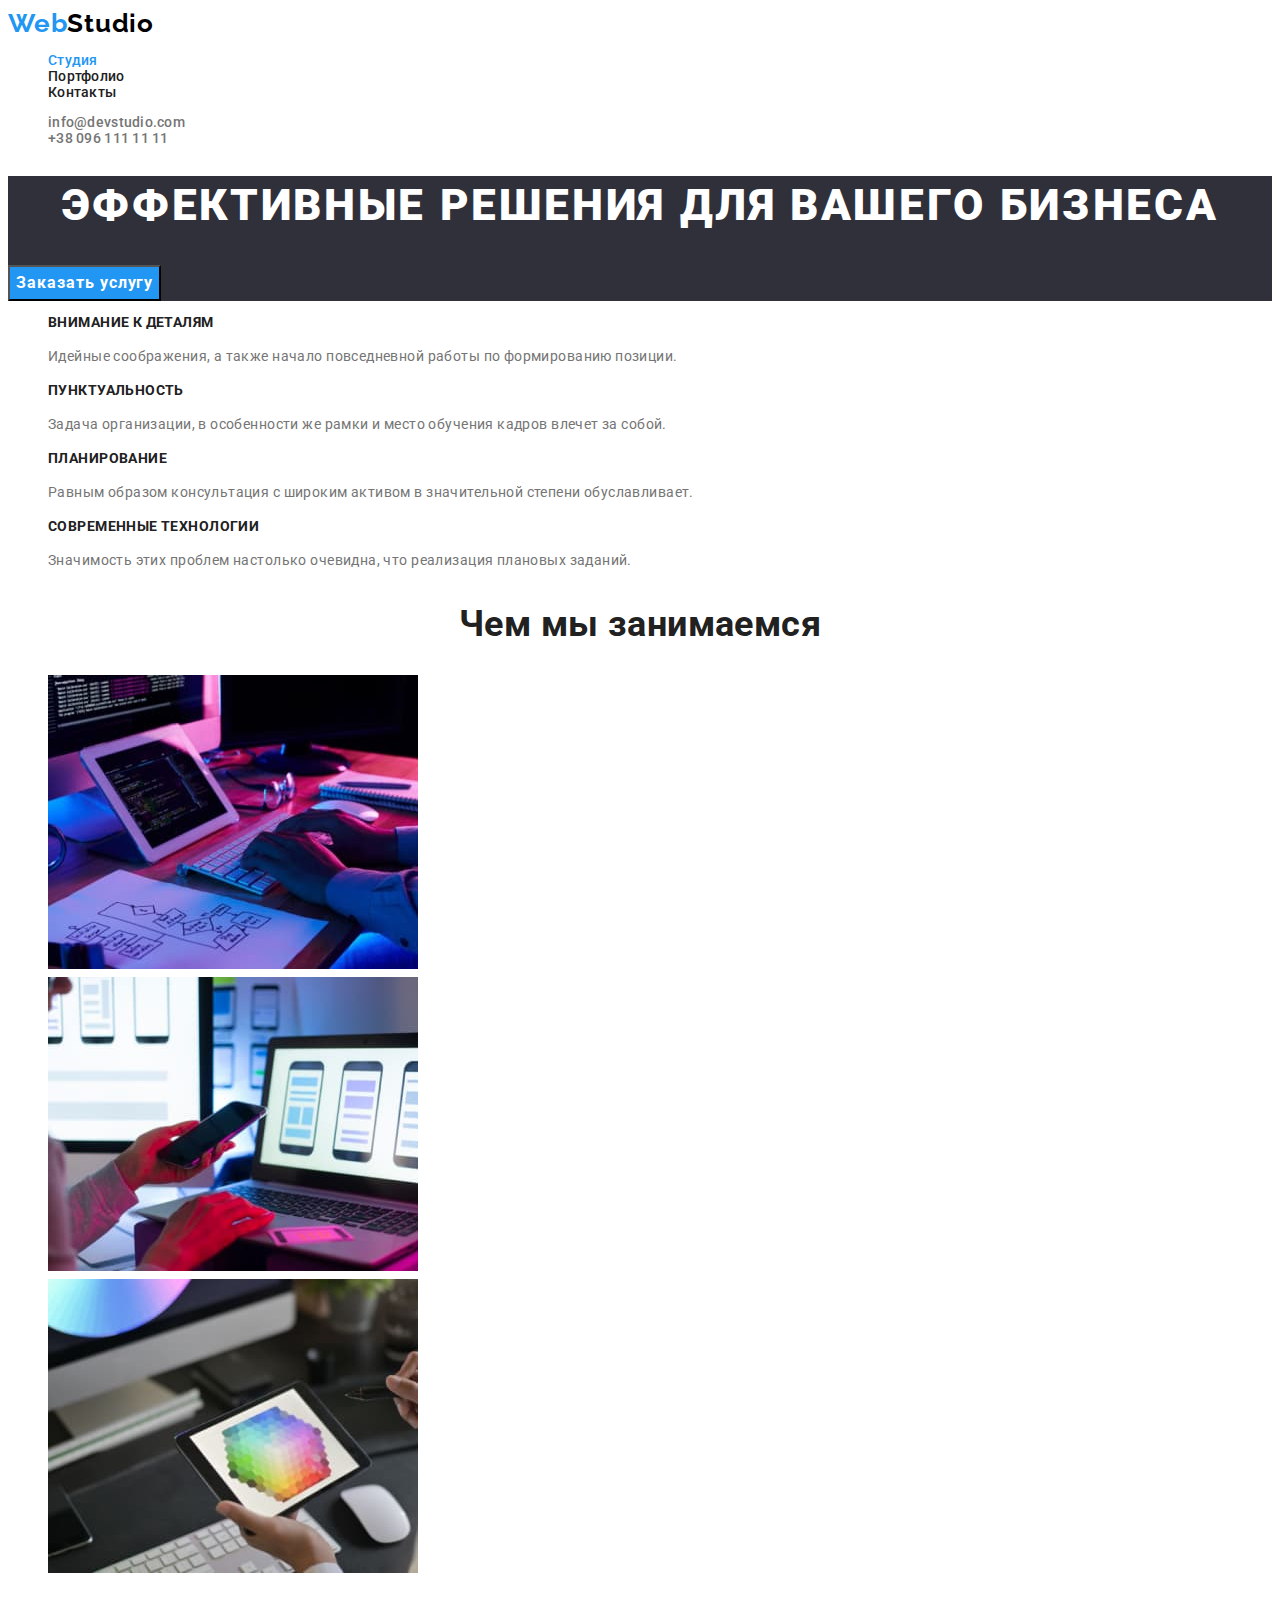
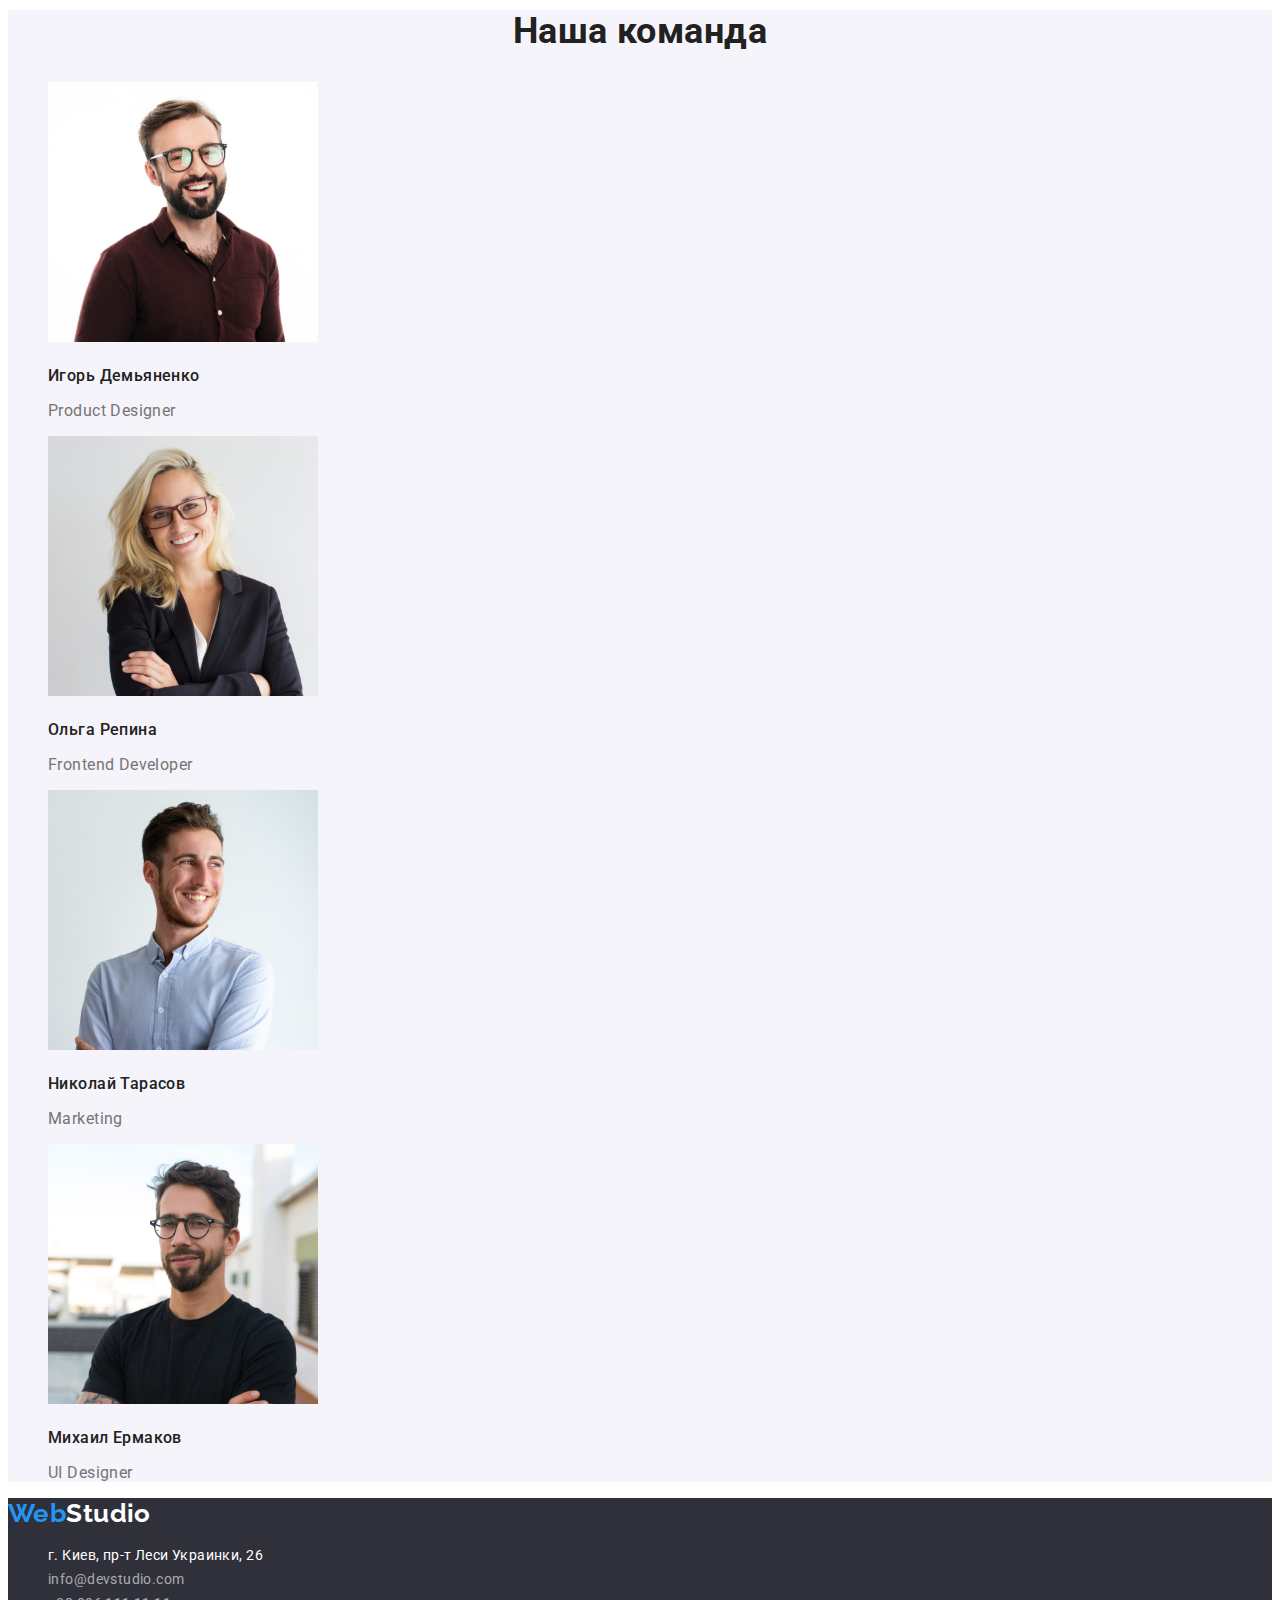
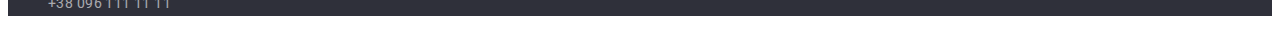
==== index.html @ c8c266ef "Перенёс все файлы из папки goit-markup-hw-02" ====
<!DOCTYPE html>
<html lang="ru">
<head>
    <meta charset="UTF-8">
    <meta http-equiv="X-UA-Compatible" content="IE=edge">
    <meta name="viewport" content="width=device-width, initial-scale=1.0">
    <title>Document</title>

    <link href="https://fonts.googleapis.com/css2?family=Raleway:wght@700&family=Roboto:wght@400;500;700;900&display=swap"
        rel="stylesheet">
    <link rel="stylesheet" href="./css/styles.css">
</head>
<body>
    <!-- Шапка сайта -->
    <header class="header">
        <nav>
            <!-- Логотип -->
            <a lang="en" href="" class="header-logo link"><span>Web</span>Studio</a>
            
            <!-- Список ссылок на другие страницы проекта -->
            <ul class="site-nav list">
                <li><a href="./index.html" class="link current">Студия</a></li>
                <li><a href="./portfolio.html" class="link">Портфолио</a></li>
                <li><a href="" class="link">Контакты</a></li>
            </ul>
        </nav>

        <!-- Контактные данные -->
        <ul class="contact-nav list">
            <li><a href="mailto:info@devstudio.com" class="link">info@devstudio.com</a></li>
            <li><a href="tel:+380961111111" class="link">+38 096 111 11 11</a></li>
        </ul>
    </header>

    <!-- Основной контент страницы -->
    <main>
        <!-- Герой -->
        <section class="hero">
            <h1 class="hero-title">Эффективные решения для вашего бизнеса</h1>
            <button type="button" class="button primary">Заказать услугу</button>
        </section>

        <!-- Наши особенности -->
        <section class="features">
            <h2 class="features-title hidden">Особенности</h2>
            <ul class="features-list list">
                <li>
                    <h3 class="title">Внимание к деталям</h3>
                    <p>Идейные соображения, а также начало повседневной работы по формированию позиции.</p>
                </li>
                <li>
                    <h3 class="title">Пунктуальность</h3>
                    <p>Задача организации, в особенности же рамки и место обучения кадров влечет за собой.</p>
                </li>
                <li>
                    <h3 class="title">Планирование</h3>
                    <p>Равным образом консультация с широким активом в значительной степени обуславливает.</p>
                </li>
                <li>
                    <h3 class="title">Современные технологии</h3>
                    <p>Значимость этих проблем настолько очевидна, что реализация плановых заданий.</p>
                </li>
            </ul>
        </section>

        <!-- Примеры работ -->
        <section class="examples">
            <h2 class="examples-title title">Чем мы занимаемся</h2>
            <ul class="examples-list list">
                <li><img width="370" height="294" src="./images/example1.jpg" alt="Стол с планшетом и клавиатурой"></li>
                <li><img width="370" height="294" src="./images/example2.jpg" alt="Ноутбук и телефон"></li>
                <li><img width="370" height="294" src="./images/example3.jpg" alt="Планшет"></li>
            </ul>
        </section>

        <!-- Наши пиццамейкеры -->
        <section class="team">
            <h2 class="team-title title">Наша команда</h2>
            <ul class="team-list list">
                <li>
                    <img width="270" height="260" src="./images/photo1.jpg" alt="Фотография Игоря Демьяненко">
                    <h3 class="title">Игорь Демьяненко</h3>
                    <p lang="en"> Product Designer</p>
                </li>
                <li>
                    <img width="270" height="260" src="./images/photo2.jpg" alt="Фотография Ольги Репиной">
                    <h3 class="title">Ольга Репина</h3>
                    <p lang="en">Frontend Developer</p>
                </li>
                <li>
                    <img width="270" height="260" src="./images/photo3.jpg" alt="Фотография Николая Тарасова">
                    <h3 class="title">Николай Тарасов</h3>
                    <p lang="en">Marketing</p>
                </li>
                <li>
                    <img width="270" height="260" src="./images/photo4.jpg" alt="Фотография Михаила Ермакова">
                    <h3 class="title">Михаил Ермаков</h3>
                    <p lang="en">UI Designer</p>
                </li>
            </ul>
        </section>
    </main>

    <!-- Подвал страницы -->
    <footer class="footer">
        <!-- Логотип -->
        <a lang="en" href="" class="footer-logo link"><span>Web</span>Studio</a>

        <!-- Адрес компании -->
        <address class="address">
            <ul class="address-nav list">
                <li><a href="" class="link first">г. Киев, пр-т Леси Украинки, 26</a></li>
                <li><a href="mailto:info@devstudio.com" class="link second">info@devstudio.com</a></li>
                <li><a href="tel:+380961111111" class="link second">+38 096 111 11 11</a></li>
            </ul>
        </address>
    </footer>
</body>
</html>
---- css/styles.css ----
/* цвет основного текста #757575 */
/* цвет заголовков #212121 */
/* белый #FFFFFF */
/* акцент #2196F3 */
/* альтернативный цвет фона #F5F4FA */
/* цвет фона хедера #FFFFFF */
/* цвет фона футера #2F303A */
/* черный #000000 */
/* контакты в футере rgba(255, 255, 255, 0.6) */

:root {
  --primary-text-color: #757575;
  --title-text-color: #212121;
  --accent-color: #2196f3;
  --primary-white-color: #ffffff;
  --secondary-background-color: #f5f4fa;
  --footer-backgroud-color: #2f303a;
  --primary-black-color: #000000;
  --footer-contacts-color: rgba(255, 255, 255, 0.6);
}

/* Задаём основной цвет текста, фона и шрифт на странице */
body {
  color: var(--primary-text-color);
  background-color: var(--primary-white-color);

  font-family: Roboto, sans-serif;
  font-size: 14px;
  line-height: 1.71;
  letter-spacing: 0.03em;
}

/* ОФОРМЛЕНИЕ ХЕДЕРА */
.header {
  color: var(--title-text-color);

  font-weight: 500;
  font-size: 14px;
  line-height: 1.14;
  letter-spacing: 0.02em;
}

/* Логотип в хедере */
.header-logo {
  color: var(--primary-black-color);

  font-family: Raleway, sans-serif;
  font-weight: 700;
  font-size: 26px;
  line-height: 1.19;
  letter-spacing: 0.03em;
}
.header-logo > span {
  color: var(--accent-color);
}

/* Меню навигации и контактов */
.site-nav .link {
  color: var(--title-text-color);
}

.contact-nav .link {
  color: var(--primary-text-color);
}

.site-nav .link:hover,
.site-nav .link:focus,
.contact-nav .link:hover,
.contact-nav .link:focus {
  color: var(--accent-color);
}

.site-nav .link.current {
  color: var(--accent-color);
}

/* Убираем подчёркивания и точки списка */
.link {
  text-decoration: none;
}
.list {
  list-style: none;
}

/* ОФОРМЛЕНИЕ МЭЙНА */
/* основной заголовок страницы */
.hero {
  background-color: var(--footer-backgroud-color);
}

.hero-title {
  color: var(--primary-white-color);

  font-weight: 900;
  font-size: 44px;
  line-height: 1.36;
  text-align: center;
  text-transform: uppercase;
  letter-spacing: 0.06em;
}

.hidden {
  display: none;
}

/* Наши особенности, примеры, пиццамейкеры, портфолио */
.features-list .title {
  text-transform: uppercase;
}

.features-list .title {
  font-size: 14px;
  line-height: 1.14;
}

.team-list .title {
  font-weight: 500;
  font-size: 16px;
  line-height: 1.19;
}

.team {
  background-color: var(--secondary-background-color);
}

.team-list p {
  font-size: 16px;
  line-height: 1.19;
}

.portfolio-list .title {
  font-size: 18px;
  line-height: 2;
  letter-spacing: 0.06em;
}

.portfolio-description {
  color: var(--primary-text-color);

  font-size: 16px;
  line-height: 1.87;
}

/* Заголовки */
.title {
  color: var(--title-text-color);

  font-weight: 700;
  font-size: 36px;
  line-height: 1.17;
}
.examples-title,
.team-title {
  text-align: center;
}

/* Кнопки */
.button {
  font-family: Roboto, sans-serif;
  text-align: center;
  cursor: pointer;
}

.button.primary {
  color: var(--primary-white-color);
  background-color: var(--accent-color);

  font-weight: 700;
  font-size: 16px;
  line-height: 1.87;

  display: flex;
  align-items: center;
  letter-spacing: 0.06em;
}

.button.secondary {
  color: var(--title-text-color);
  background-color: var(--secondary-background-color);

  font-weight: 500;
  font-size: 16px;
  line-height: 1.62;

  letter-spacing: 0.03em;
}

.button.secondary:hover,
.button.secondary:focus {
  color: var(--primary-white-color);
  background-color: var(--accent-color);
}

/* ОФОРМЛЕНИЕ ФУТЕРА */
.footer {
  background-color: var(--footer-backgroud-color);
}

.address {
  font-style: normal;
}

/* Логотип в футере*/
.footer-logo {
  color: var(--primary-white-color);

  font-family: Raleway, sans-serif;
  font-weight: 700;
  font-size: 26px;
  line-height: 1.19;
}

.footer-logo > span {
  color: var(--accent-color);
}

/* Контактные данные в футере */
.link.first {
  color: var(--primary-white-color);
}

.link.second {
  color: var(--footer-contacts-color);
}

.link.first:hover,
.link.first:focus,
.link.second:hover,
.link.second:focus {
  color: var(--accent-color);
}
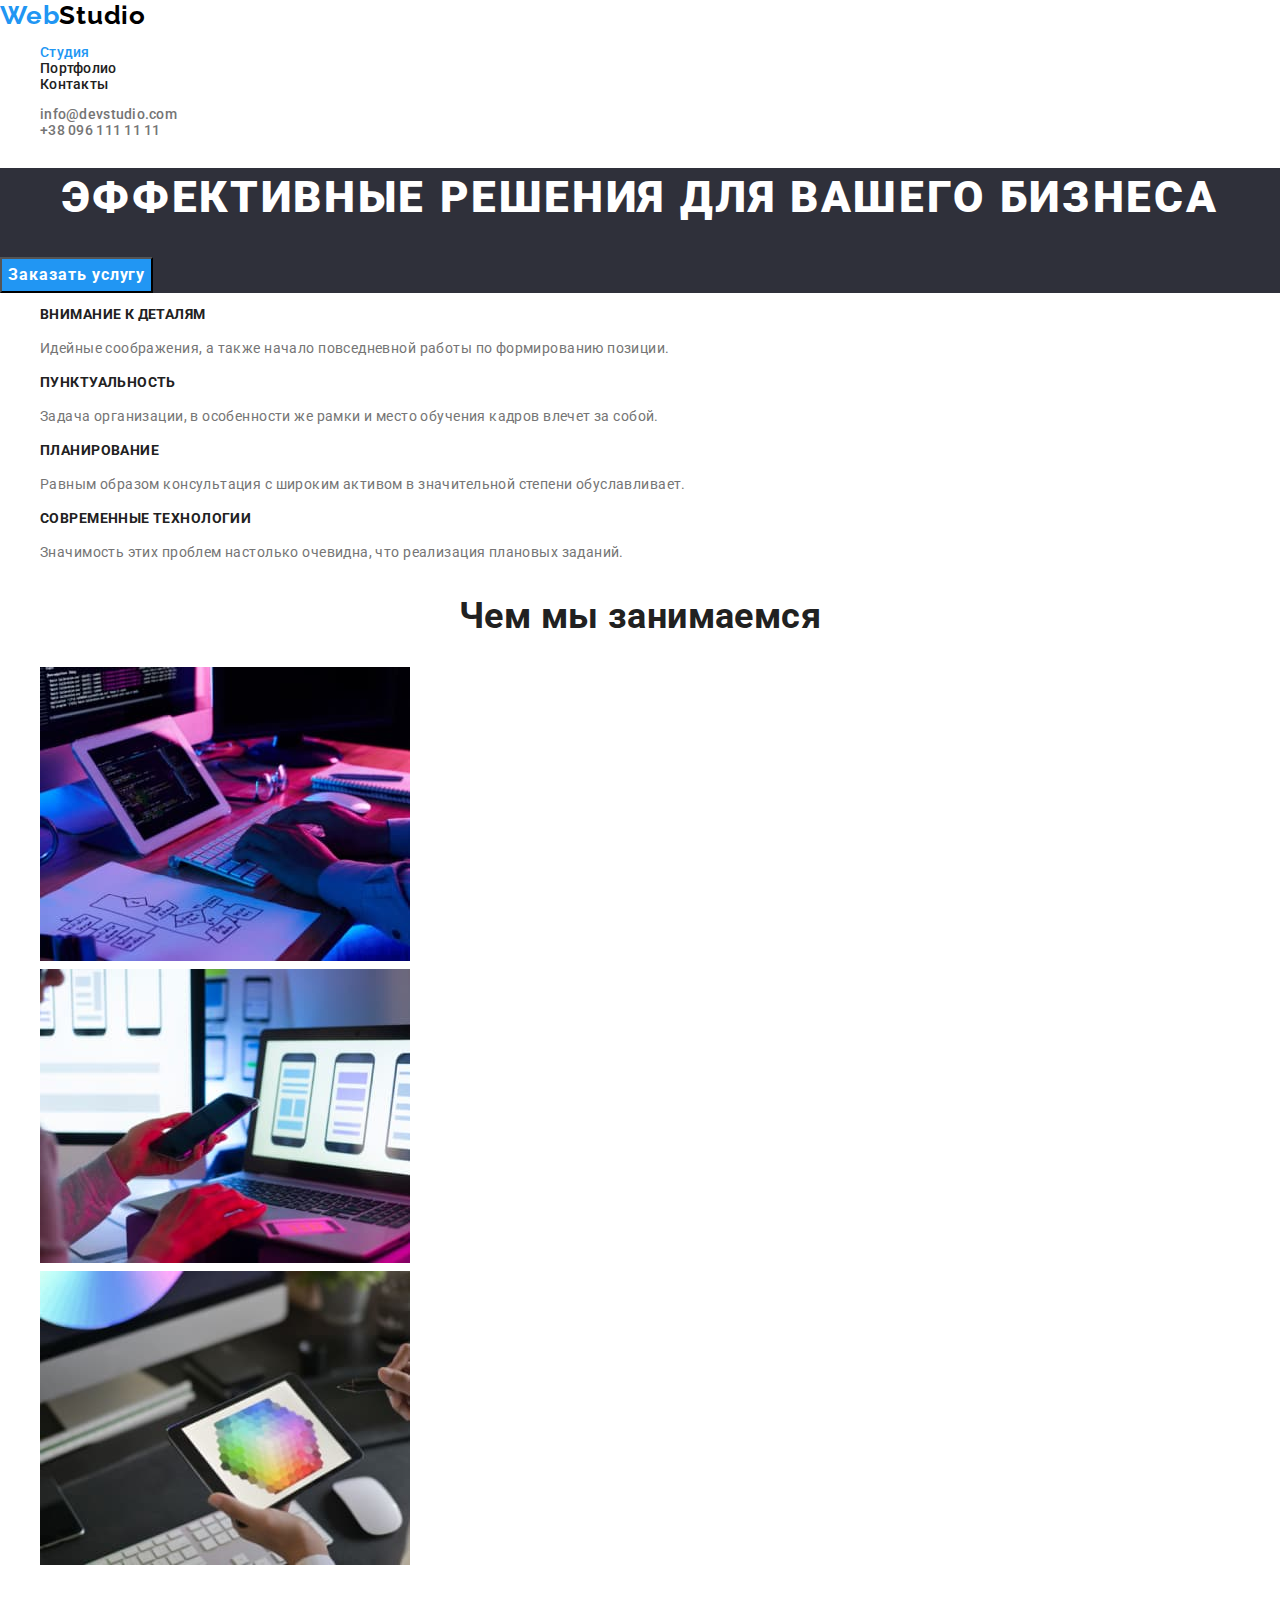
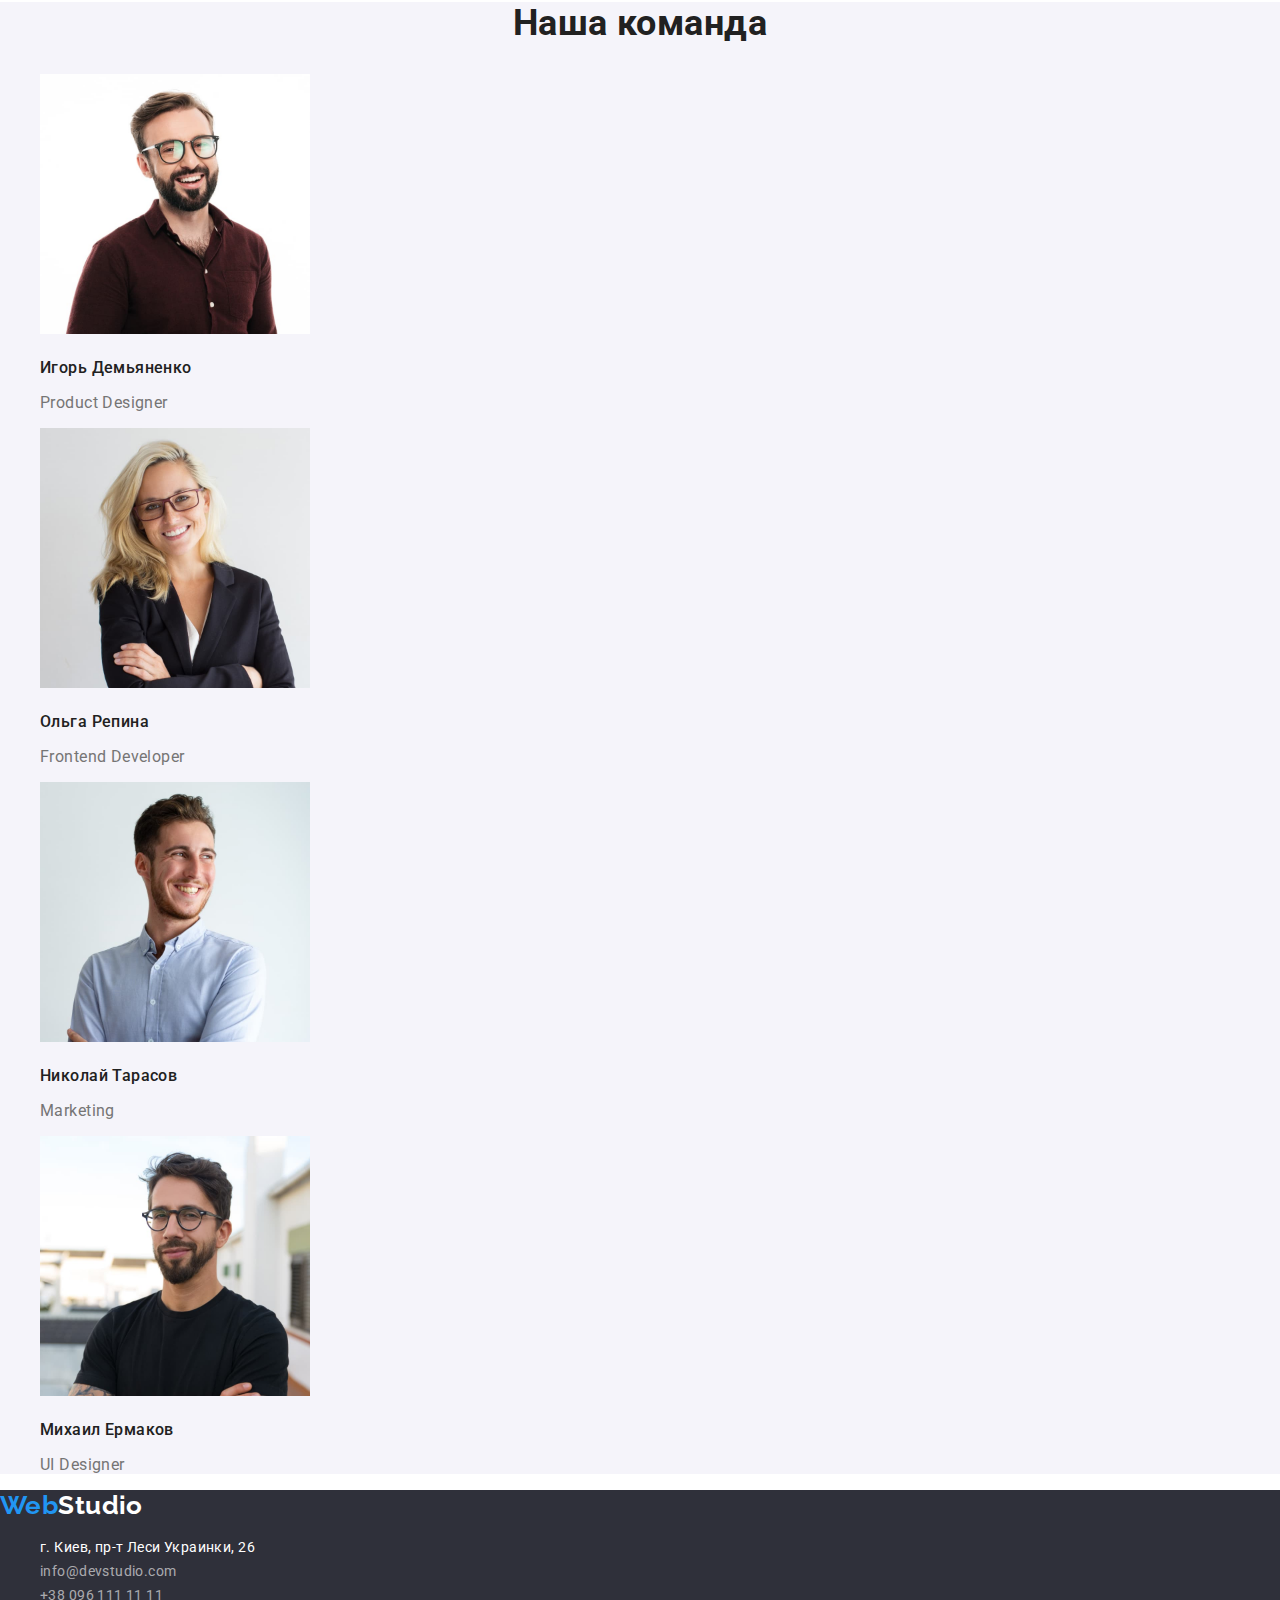
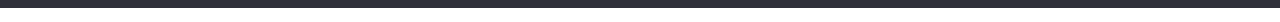
==== commit abbc633b: "Подключает нормализатор стилей на все страницы" ====
--- a/index.html
+++ b/index.html
@@ -6,9 +6,14 @@
     <meta name="viewport" content="width=device-width, initial-scale=1.0">
     <title>Document</title>
 
+    <link rel="preconnect" href="https://fonts.googleapis.com">
+    <link rel="preconnect" href="https://fonts.gstatic.com" crossorigin>
     <link href="https://fonts.googleapis.com/css2?family=Raleway:wght@700&family=Roboto:wght@400;500;700;900&display=swap"
         rel="stylesheet">
-    <link rel="stylesheet" href="./css/styles.css">
+
+    <link rel="stylesheet" href="https://cdnjs.cloudflare.com/ajax/libs/modern-normalize/1.1.0/modern-normalize.min.css">
+    
+    <link rel="stylesheet" href="./css/styles.css">    
 </head>
 <body>
     <!-- Шапка сайта -->
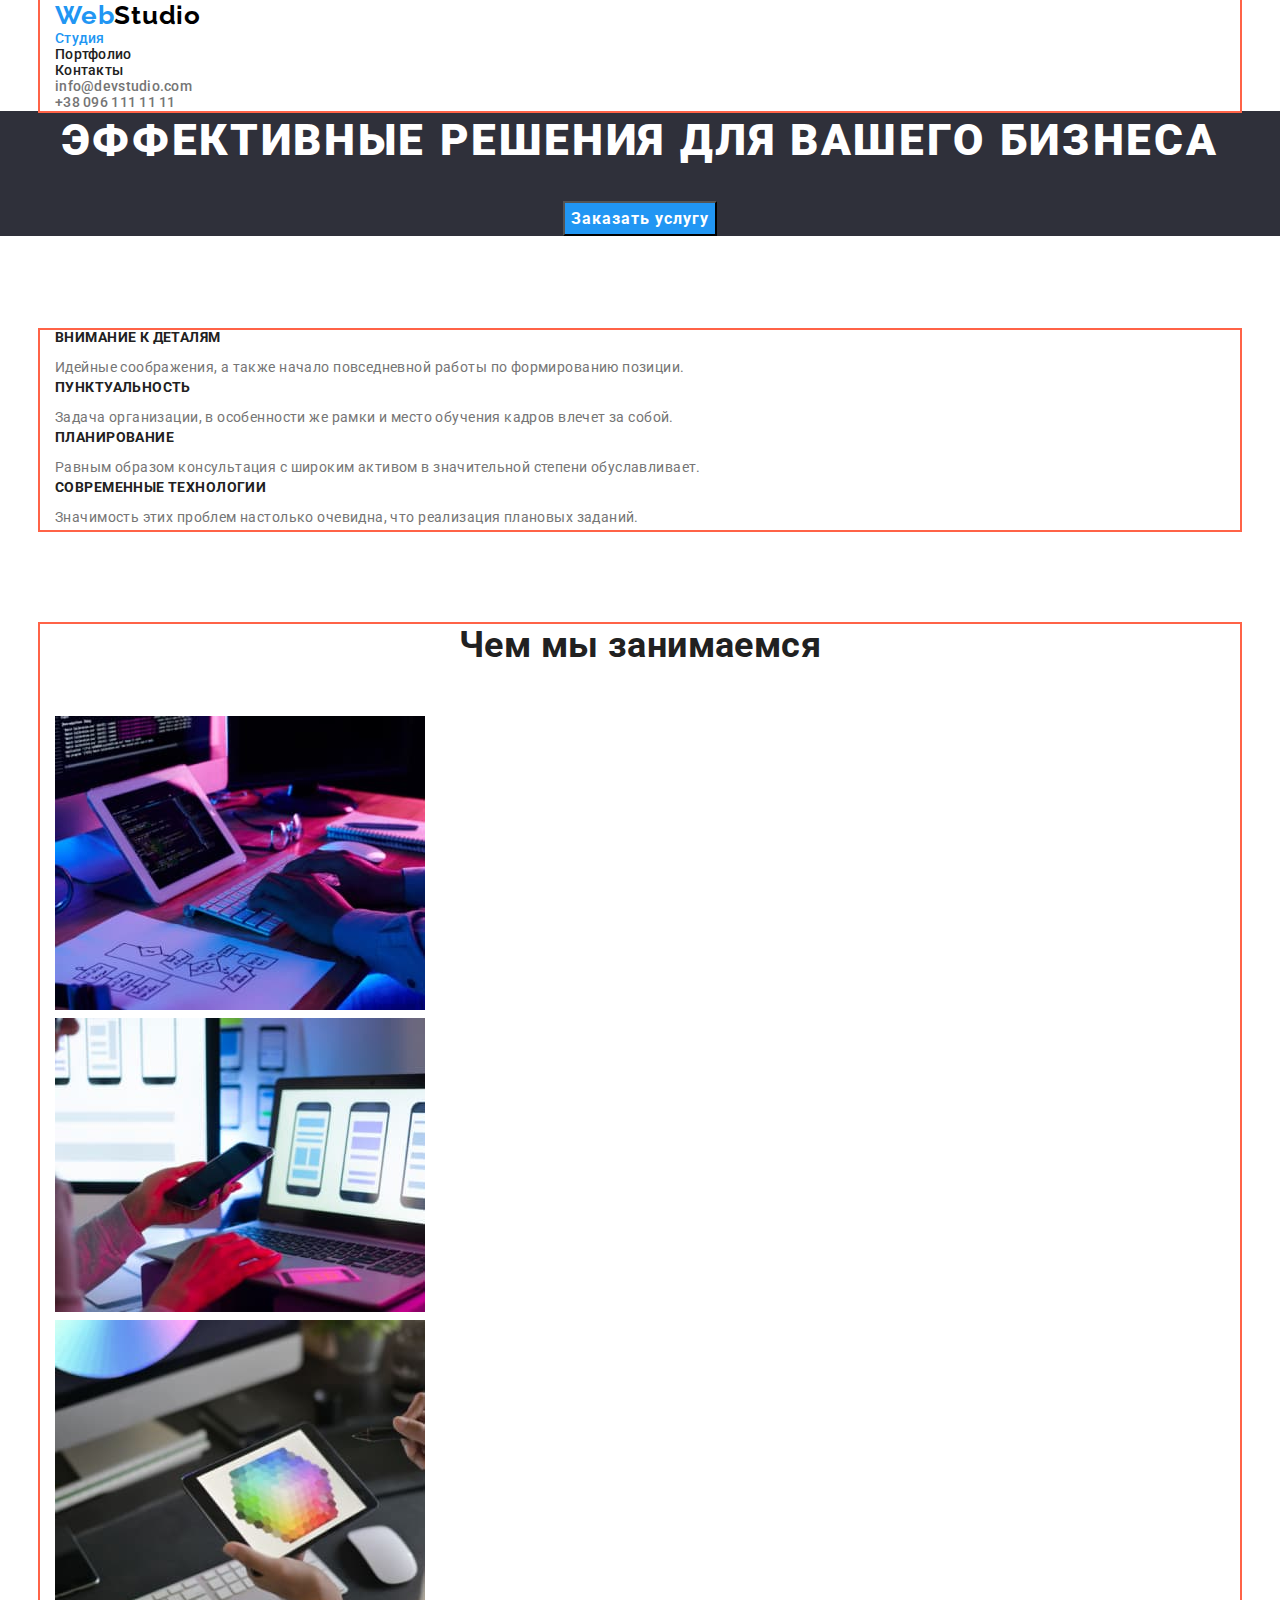
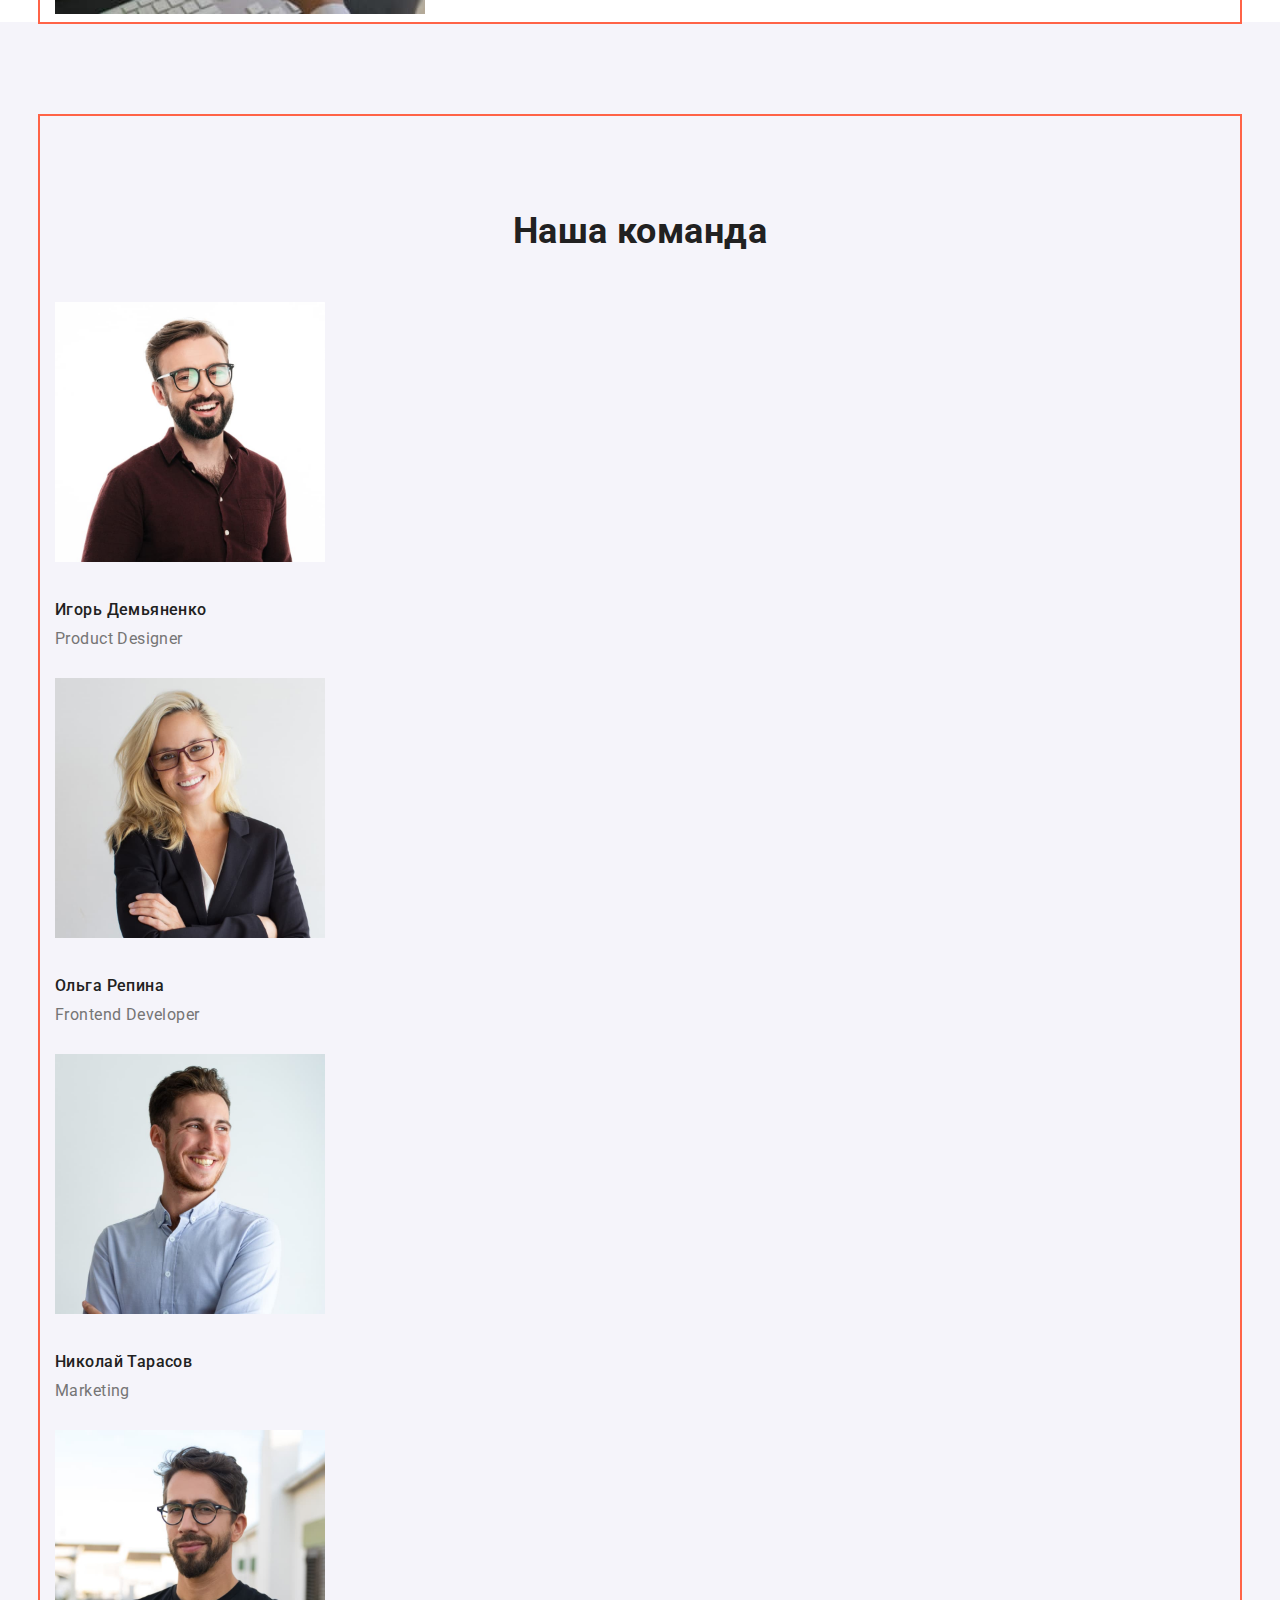
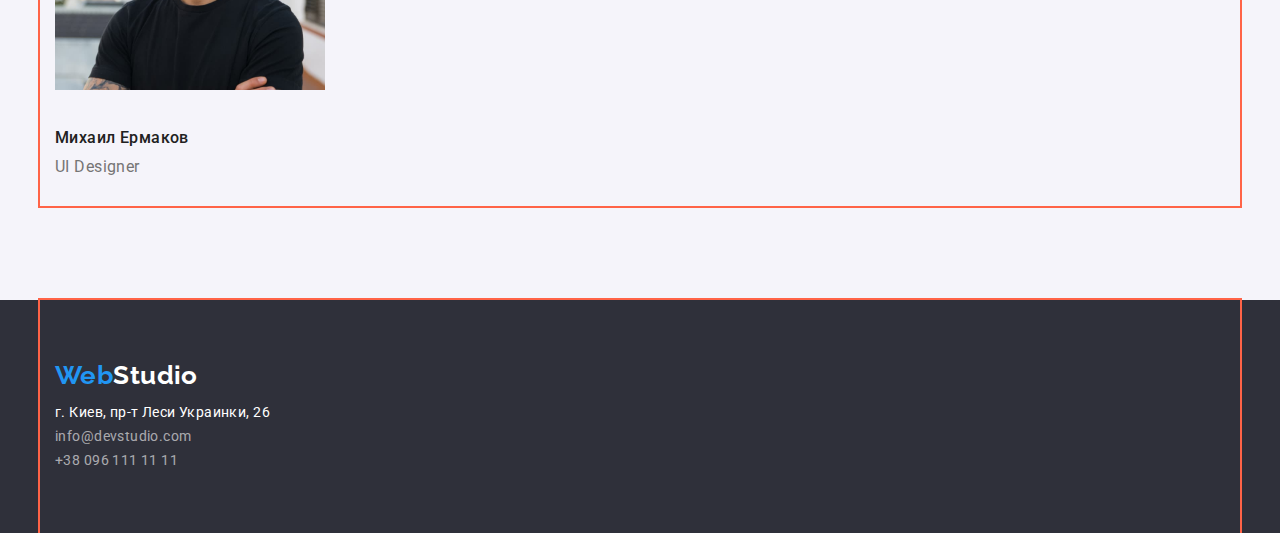
==== commit 27de35bf: "Добавляет блочную разметку в файл index.html" ====
--- a/index.html
+++ b/index.html
@@ -12,29 +12,31 @@
         rel="stylesheet">
 
     <link rel="stylesheet" href="https://cdnjs.cloudflare.com/ajax/libs/modern-normalize/1.1.0/modern-normalize.min.css">
-    
+
     <link rel="stylesheet" href="./css/styles.css">    
 </head>
 <body>
     <!-- Шапка сайта -->
     <header class="header">
-        <nav>
-            <!-- Логотип -->
-            <a lang="en" href="" class="header-logo link"><span>Web</span>Studio</a>
+        <div class="container">
+            <nav>
+                <!-- Логотип -->
+                <a lang="en" href="" class="header-logo link"><span>Web</span>Studio</a>
             
-            <!-- Список ссылок на другие страницы проекта -->
-            <ul class="site-nav list">
-                <li><a href="./index.html" class="link current">Студия</a></li>
-                <li><a href="./portfolio.html" class="link">Портфолио</a></li>
-                <li><a href="" class="link">Контакты</a></li>
+                <!-- Список ссылок на другие страницы проекта -->
+                <ul class="site-nav list">
+                    <li><a href="./index.html" class="link current">Студия</a></li>
+                    <li><a href="./portfolio.html" class="link">Портфолио</a></li>
+                    <li><a href="" class="link">Контакты</a></li>
+                </ul>
+            </nav>
+            
+            <!-- Контактные данные -->
+            <ul class="contact-nav list">
+                <li><a href="mailto:info@devstudio.com" class="link">info@devstudio.com</a></li>
+                <li><a href="tel:+380961111111" class="link">+38 096 111 11 11</a></li>
             </ul>
-        </nav>
-
-        <!-- Контактные данные -->
-        <ul class="contact-nav list">
-            <li><a href="mailto:info@devstudio.com" class="link">info@devstudio.com</a></li>
-            <li><a href="tel:+380961111111" class="link">+38 096 111 11 11</a></li>
-        </ul>
+        </div>
     </header>
 
     <!-- Основной контент страницы -->
@@ -46,79 +48,87 @@
         </section>
 
         <!-- Наши особенности -->
-        <section class="features">
-            <h2 class="features-title hidden">Особенности</h2>
-            <ul class="features-list list">
-                <li>
-                    <h3 class="title">Внимание к деталям</h3>
-                    <p>Идейные соображения, а также начало повседневной работы по формированию позиции.</p>
-                </li>
-                <li>
-                    <h3 class="title">Пунктуальность</h3>
-                    <p>Задача организации, в особенности же рамки и место обучения кадров влечет за собой.</p>
-                </li>
-                <li>
-                    <h3 class="title">Планирование</h3>
-                    <p>Равным образом консультация с широким активом в значительной степени обуславливает.</p>
-                </li>
-                <li>
-                    <h3 class="title">Современные технологии</h3>
-                    <p>Значимость этих проблем настолько очевидна, что реализация плановых заданий.</p>
-                </li>
-            </ul>
+        <section class="section">
+            <div class="container">
+                <h2 class="features-title hidden">Особенности</h2>
+                <ul class="features-list list">
+                    <li>
+                        <h3 class="title">Внимание к деталям</h3>
+                        <p>Идейные соображения, а также начало повседневной работы по формированию позиции.</p>
+                    </li>
+                    <li>
+                        <h3 class="title">Пунктуальность</h3>
+                        <p>Задача организации, в особенности же рамки и место обучения кадров влечет за собой.</p>
+                    </li>
+                    <li>
+                        <h3 class="title">Планирование</h3>
+                        <p>Равным образом консультация с широким активом в значительной степени обуславливает.</p>
+                    </li>
+                    <li>
+                        <h3 class="title">Современные технологии</h3>
+                        <p>Значимость этих проблем настолько очевидна, что реализация плановых заданий.</p>
+                    </li>
+                </ul>
+            </div>
         </section>
 
         <!-- Примеры работ -->
-        <section class="examples">
-            <h2 class="examples-title title">Чем мы занимаемся</h2>
-            <ul class="examples-list list">
-                <li><img width="370" height="294" src="./images/example1.jpg" alt="Стол с планшетом и клавиатурой"></li>
-                <li><img width="370" height="294" src="./images/example2.jpg" alt="Ноутбук и телефон"></li>
-                <li><img width="370" height="294" src="./images/example3.jpg" alt="Планшет"></li>
-            </ul>
+        <section class="section section-no-padding">
+            <div class="container">
+                <h2 class="examples-title title">Чем мы занимаемся</h2>
+                <ul class="examples-list list">
+                    <li><img width="370" height="294" src="./images/example1.jpg" alt="Стол с планшетом и клавиатурой"></li>
+                    <li><img width="370" height="294" src="./images/example2.jpg" alt="Ноутбук и телефон"></li>
+                    <li><img width="370" height="294" src="./images/example3.jpg" alt="Планшет"></li>
+                </ul>
+            </div>
         </section>
 
         <!-- Наши пиццамейкеры -->
-        <section class="team">
-            <h2 class="team-title title">Наша команда</h2>
-            <ul class="team-list list">
-                <li>
-                    <img width="270" height="260" src="./images/photo1.jpg" alt="Фотография Игоря Демьяненко">
-                    <h3 class="title">Игорь Демьяненко</h3>
-                    <p lang="en"> Product Designer</p>
-                </li>
-                <li>
-                    <img width="270" height="260" src="./images/photo2.jpg" alt="Фотография Ольги Репиной">
-                    <h3 class="title">Ольга Репина</h3>
-                    <p lang="en">Frontend Developer</p>
-                </li>
-                <li>
-                    <img width="270" height="260" src="./images/photo3.jpg" alt="Фотография Николая Тарасова">
-                    <h3 class="title">Николай Тарасов</h3>
-                    <p lang="en">Marketing</p>
-                </li>
-                <li>
-                    <img width="270" height="260" src="./images/photo4.jpg" alt="Фотография Михаила Ермакова">
-                    <h3 class="title">Михаил Ермаков</h3>
-                    <p lang="en">UI Designer</p>
-                </li>
-            </ul>
+        <section class="section">
+            <div class="container">
+                <h2 class="team-title title">Наша команда</h2>
+                <ul class="team-list list">
+                    <li>
+                        <img width="270" height="260" src="./images/photo1.jpg" alt="Фотография Игоря Демьяненко">
+                        <h3 class="title">Игорь Демьяненко</h3>
+                        <p lang="en"> Product Designer</p>
+                    </li>
+                    <li>
+                        <img width="270" height="260" src="./images/photo2.jpg" alt="Фотография Ольги Репиной">
+                        <h3 class="title">Ольга Репина</h3>
+                        <p lang="en">Frontend Developer</p>
+                    </li>
+                    <li>
+                        <img width="270" height="260" src="./images/photo3.jpg" alt="Фотография Николая Тарасова">
+                        <h3 class="title">Николай Тарасов</h3>
+                        <p lang="en">Marketing</p>
+                    </li>
+                    <li>
+                        <img width="270" height="260" src="./images/photo4.jpg" alt="Фотография Михаила Ермакова">
+                        <h3 class="title">Михаил Ермаков</h3>
+                        <p lang="en">UI Designer</p>
+                    </li>
+                </ul>
+            </div>
         </section>
     </main>
 
     <!-- Подвал страницы -->
     <footer class="footer">
-        <!-- Логотип -->
-        <a lang="en" href="" class="footer-logo link"><span>Web</span>Studio</a>
-
-        <!-- Адрес компании -->
-        <address class="address">
-            <ul class="address-nav list">
-                <li><a href="" class="link first">г. Киев, пр-т Леси Украинки, 26</a></li>
-                <li><a href="mailto:info@devstudio.com" class="link second">info@devstudio.com</a></li>
-                <li><a href="tel:+380961111111" class="link second">+38 096 111 11 11</a></li>
-            </ul>
-        </address>
+        <div class="container">
+            <!-- Логотип -->
+            <a lang="en" href="" class="footer-logo link"><span>Web</span>Studio</a>
+            
+            <!-- Адрес компании -->
+            <address class="address">
+                <ul class="address-nav list">
+                    <li><a href="" class="link first">г. Киев, пр-т Леси Украинки, 26</a></li>
+                    <li><a href="mailto:info@devstudio.com" class="link second">info@devstudio.com</a></li>
+                    <li><a href="tel:+380961111111" class="link second">+38 096 111 11 11</a></li>
+                </ul>
+            </address>
+        </div>
     </footer>
 </body>
 </html>--- a/css/styles.css
+++ b/css/styles.css
@@ -30,6 +30,15 @@
   letter-spacing: 0.03em;
 }
 
+.container {
+  margin-left: auto;
+  margin-right: auto;
+  width: 1200px;
+  padding-left: 15px;
+  padding-right: 15px;
+  outline: 2px solid tomato;
+}
+
 /* ОФОРМЛЕНИЕ ХЕДЕРА */
 .header {
   color: var(--title-text-color);
@@ -74,58 +83,101 @@
   color: var(--accent-color);
 }
 
-/* Убираем подчёркивания и точки списка */
-.link {
-  text-decoration: none;
-}
-.list {
-  list-style: none;
-}
-
 /* ОФОРМЛЕНИЕ МЭЙНА */
 /* основной заголовок страницы */
 .hero {
   background-color: var(--footer-backgroud-color);
+  text-align: center;
 }
 
 .hero-title {
+  margin-top: 0;
+  margin-bottom: 0;
+
   color: var(--primary-white-color);
 
   font-weight: 900;
   font-size: 44px;
   line-height: 1.36;
-  text-align: center;
   text-transform: uppercase;
   letter-spacing: 0.06em;
 }
 
 .hidden {
   display: none;
+}
+
+.section {
+  padding-top: 94px;
+  padding-bottom: 94px;
+}
+.section:last-child {
+  background-color: var(--secondary-background-color);
+}
+
+.section-no-padding {
+  padding-top: 0;
+  padding-bottom: 0;
+}
+
+/* Убираем подчёркивания и точки списка, задаём глобальные значения классов */
+.link {
+  text-decoration: none;
+}
+.list {
+  margin: 0;
+  padding: 0;
+  list-style: none;
 }
 
 /* Наши особенности, примеры, пиццамейкеры, портфолио */
 .features-list .title {
   text-transform: uppercase;
-}
-
-.features-list .title {
+  margin-top: 0;
+  margin-bottom: 0;
+
   font-size: 14px;
   line-height: 1.14;
 }
 
+.features-list p {
+  margin-top: 10px;
+  margin-bottom: 0;
+}
+
+.examples-title {
+  margin-top: 0;
+  margin-bottom: 0;
+}
+
+.examples-list {
+  margin-top: 50px;
+}
+
+.team-title {
+  margin-top: 0;
+  margin-bottom: 0;
+  padding-top: 94px;
+}
+
+.team-list {
+  margin-top: 50px;
+}
+
 .team-list .title {
   font-weight: 500;
   font-size: 16px;
   line-height: 1.19;
-}
-
-.team {
-  background-color: var(--secondary-background-color);
+  margin-top: 30px;
+  margin-bottom: 0;
 }
 
 .team-list p {
   font-size: 16px;
   line-height: 1.19;
+  margin-top: 10px;
+  margin-bottom: 0px;
+  padding-bottom: 30px;
 }
 
 .portfolio-list .title {
@@ -157,11 +209,13 @@
 /* Кнопки */
 .button {
   font-family: Roboto, sans-serif;
-  text-align: center;
   cursor: pointer;
 }
 
 .button.primary {
+  margin-top: 30px;
+  display: inline-block;
+
   color: var(--primary-white-color);
   background-color: var(--accent-color);
 
@@ -169,7 +223,6 @@
   font-size: 16px;
   line-height: 1.87;
 
-  display: flex;
   align-items: center;
   letter-spacing: 0.06em;
 }
@@ -202,6 +255,9 @@
 
 /* Логотип в футере*/
 .footer-logo {
+  padding-top: 60px;
+  display: block;
+
   color: var(--primary-white-color);
 
   font-family: Raleway, sans-serif;
@@ -215,6 +271,10 @@
 }
 
 /* Контактные данные в футере */
+.address-nav {
+  margin-top: 10px;
+}
+
 .link.first {
   color: var(--primary-white-color);
 }
@@ -229,3 +289,8 @@
 .link.second:focus {
   color: var(--accent-color);
 }
+
+.address-nav a[href='tel:+380961111111'] {
+  padding-bottom: 60px;
+  display: block;
+}
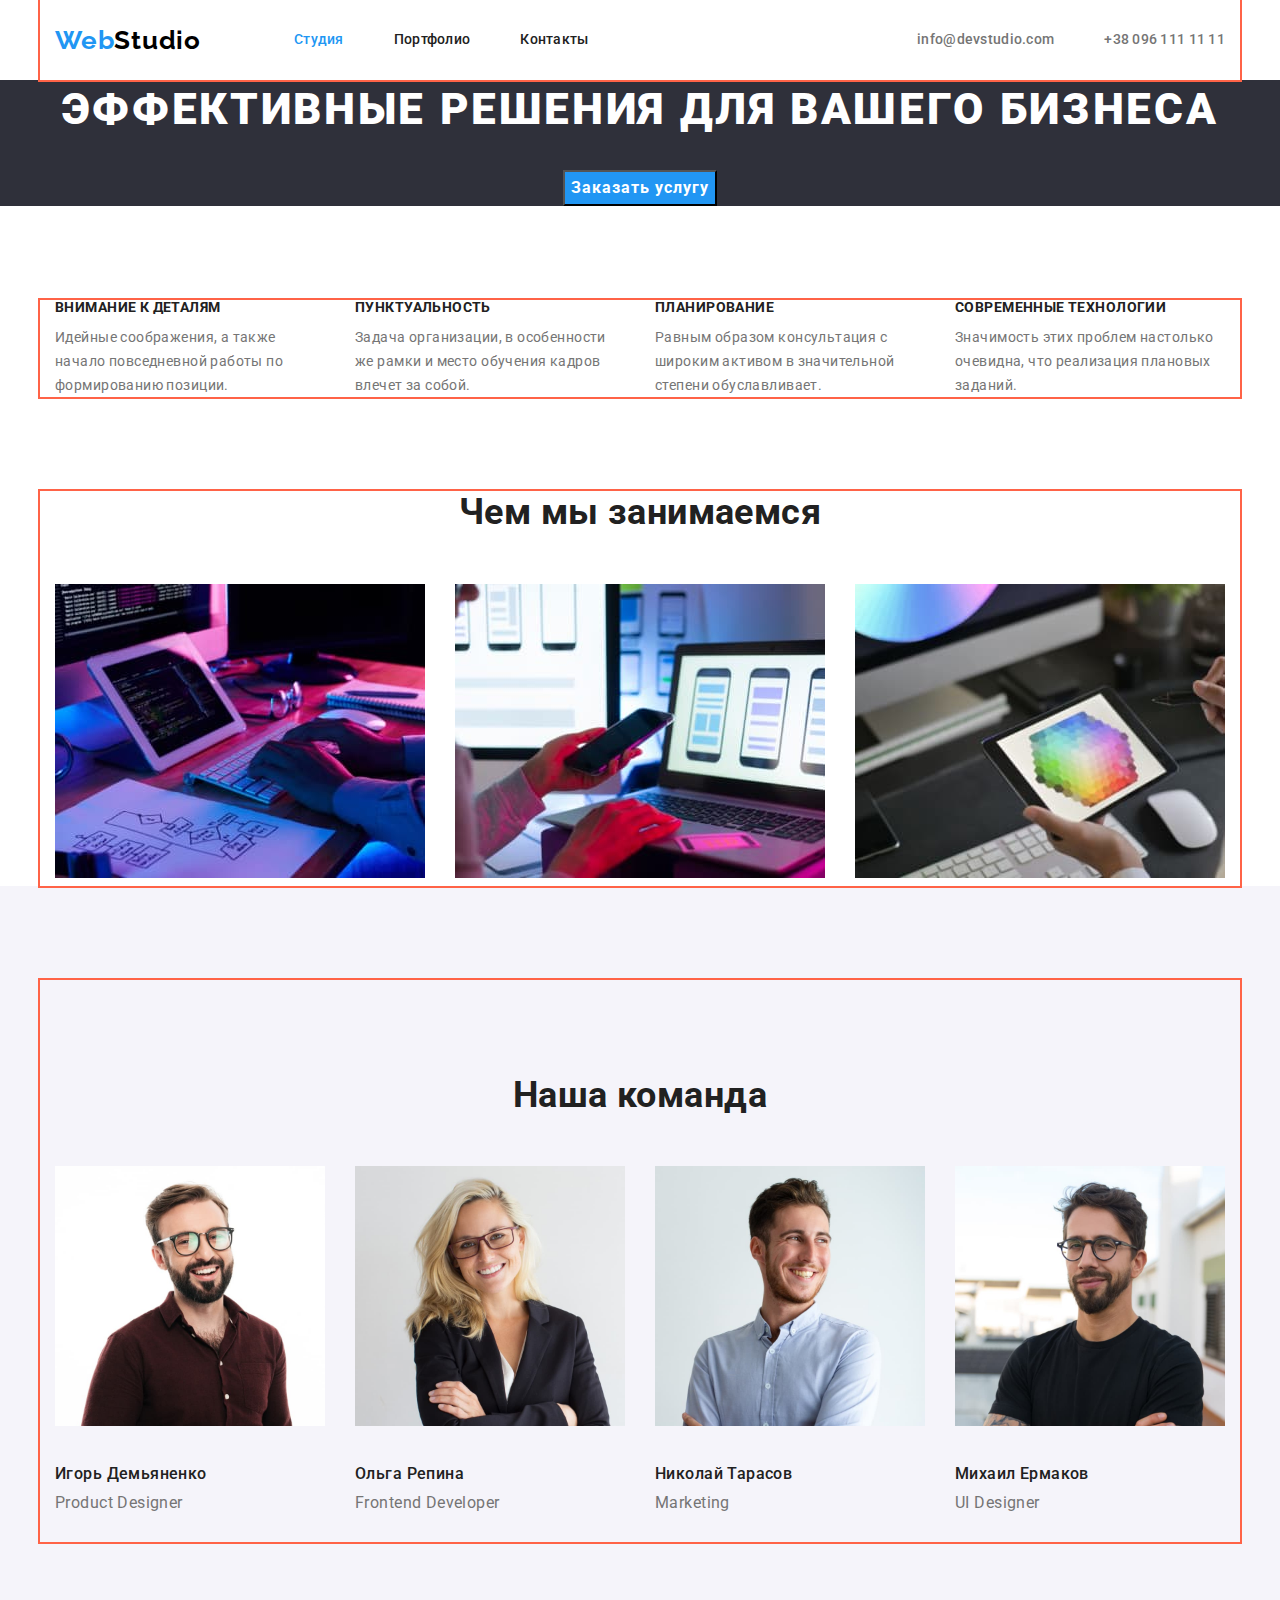
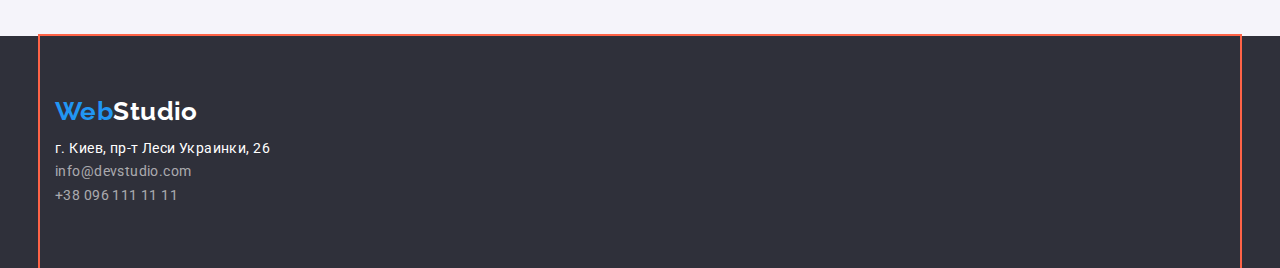
==== commit 1607541f: "Добавлены Флексбоксы для хедера и индекс.хтмл" ====
--- a/index.html
+++ b/index.html
@@ -18,23 +18,23 @@
 <body>
     <!-- Шапка сайта -->
     <header class="header">
-        <div class="container">
-            <nav>
+        <div class="container main-nav">
+            <nav class="logo-nav">
                 <!-- Логотип -->
                 <a lang="en" href="" class="header-logo link"><span>Web</span>Studio</a>
             
                 <!-- Список ссылок на другие страницы проекта -->
                 <ul class="site-nav list">
-                    <li><a href="./index.html" class="link current">Студия</a></li>
-                    <li><a href="./portfolio.html" class="link">Портфолио</a></li>
-                    <li><a href="" class="link">Контакты</a></li>
+                    <li class="item"><a href="./index.html" class="link current">Студия</a></li>
+                    <li class="item"><a href="./portfolio.html" class="link">Портфолио</a></li>
+                    <li class="item"><a href="" class="link">Контакты</a></li>
                 </ul>
             </nav>
             
             <!-- Контактные данные -->
             <ul class="contact-nav list">
-                <li><a href="mailto:info@devstudio.com" class="link">info@devstudio.com</a></li>
-                <li><a href="tel:+380961111111" class="link">+38 096 111 11 11</a></li>
+                <li class="item"><a href="mailto:info@devstudio.com" class="link">info@devstudio.com</a></li>
+                <li class="item"><a href="tel:+380961111111" class="link">+38 096 111 11 11</a></li>
             </ul>
         </div>
     </header>
@@ -52,19 +52,19 @@
             <div class="container">
                 <h2 class="features-title hidden">Особенности</h2>
                 <ul class="features-list list">
-                    <li>
+                    <li class="item">
                         <h3 class="title">Внимание к деталям</h3>
                         <p>Идейные соображения, а также начало повседневной работы по формированию позиции.</p>
                     </li>
-                    <li>
+                    <li class="item">
                         <h3 class="title">Пунктуальность</h3>
                         <p>Задача организации, в особенности же рамки и место обучения кадров влечет за собой.</p>
                     </li>
-                    <li>
+                    <li class="item">
                         <h3 class="title">Планирование</h3>
                         <p>Равным образом консультация с широким активом в значительной степени обуславливает.</p>
                     </li>
-                    <li>
+                    <li class="item">
                         <h3 class="title">Современные технологии</h3>
                         <p>Значимость этих проблем настолько очевидна, что реализация плановых заданий.</p>
                     </li>
@@ -77,9 +77,9 @@
             <div class="container">
                 <h2 class="examples-title title">Чем мы занимаемся</h2>
                 <ul class="examples-list list">
-                    <li><img width="370" height="294" src="./images/example1.jpg" alt="Стол с планшетом и клавиатурой"></li>
-                    <li><img width="370" height="294" src="./images/example2.jpg" alt="Ноутбук и телефон"></li>
-                    <li><img width="370" height="294" src="./images/example3.jpg" alt="Планшет"></li>
+                    <li class="item"><img width="370" height="294" src="./images/example1.jpg" alt="Стол с планшетом и клавиатурой"></li>
+                    <li class="item"><img width="370" height="294" src="./images/example2.jpg" alt="Ноутбук и телефон"></li>
+                    <li class="item"><img width="370" height="294" src="./images/example3.jpg" alt="Планшет"></li>
                 </ul>
             </div>
         </section>
@@ -89,22 +89,22 @@
             <div class="container">
                 <h2 class="team-title title">Наша команда</h2>
                 <ul class="team-list list">
-                    <li>
+                    <li class="item">
                         <img width="270" height="260" src="./images/photo1.jpg" alt="Фотография Игоря Демьяненко">
                         <h3 class="title">Игорь Демьяненко</h3>
                         <p lang="en"> Product Designer</p>
                     </li>
-                    <li>
+                    <li class="item">
                         <img width="270" height="260" src="./images/photo2.jpg" alt="Фотография Ольги Репиной">
                         <h3 class="title">Ольга Репина</h3>
                         <p lang="en">Frontend Developer</p>
                     </li>
-                    <li>
+                    <li class="item">
                         <img width="270" height="260" src="./images/photo3.jpg" alt="Фотография Николая Тарасова">
                         <h3 class="title">Николай Тарасов</h3>
                         <p lang="en">Marketing</p>
                     </li>
-                    <li>
+                    <li class="item">
                         <img width="270" height="260" src="./images/photo4.jpg" alt="Фотография Михаила Ермакова">
                         <h3 class="title">Михаил Ермаков</h3>
                         <p lang="en">UI Designer</p>
--- a/css/styles.css
+++ b/css/styles.css
@@ -39,6 +39,16 @@
   outline: 2px solid tomato;
 }
 
+/* Убираем подчёркивания и точки списка, задаём глобальные значения классов */
+.link {
+  text-decoration: none;
+}
+.list {
+  margin: 0;
+  padding: 0;
+  list-style: none;
+}
+
 /* ОФОРМЛЕНИЕ ХЕДЕРА */
 .header {
   color: var(--title-text-color);
@@ -64,11 +74,49 @@
 }
 
 /* Меню навигации и контактов */
+.container.main-nav {
+  display: flex;
+  align-items: center;
+}
+
+.header-logo.link {
+  margin-right: 93px;
+  display: block;
+}
+
+.logo-nav {
+  display: flex;
+  align-items: center;
+}
+
+.site-nav {
+  display: flex;
+}
+
+.site-nav .item + .item {
+  margin-left: 50px;
+}
+
+.contact-nav {
+  display: flex;
+  margin-left: auto;
+}
+
+.contact-nav .item + .item {
+  margin-left: 50px;
+}
+
 .site-nav .link {
+  display: block;
+  padding-top: 32px;
+  padding-bottom: 32px;
   color: var(--title-text-color);
 }
 
 .contact-nav .link {
+  display: block;
+  padding-top: 32px;
+  padding-bottom: 32px;
   color: var(--primary-text-color);
 }
 
@@ -120,17 +168,21 @@
   padding-bottom: 0;
 }
 
-/* Убираем подчёркивания и точки списка, задаём глобальные значения классов */
-.link {
-  text-decoration: none;
-}
-.list {
-  margin: 0;
-  padding: 0;
-  list-style: none;
-}
-
 /* Наши особенности, примеры, пиццамейкеры, портфолио */
+.features-list {
+  display: flex;
+  flex-wrap: wrap;
+}
+
+.features-list .item {
+  width: 270px;
+  margin-right: 30px;
+}
+
+.features-list .item:last-child {
+  margin-right: 0;
+}
+
 .features-list .title {
   text-transform: uppercase;
   margin-top: 0;
@@ -152,6 +204,16 @@
 
 .examples-list {
   margin-top: 50px;
+  display: flex;
+  margin-bottom: 0;
+}
+
+.examples-list .item {
+  margin-right: 30px;
+}
+
+.examples-list .item:last-child {
+  margin-right: 0;
 }
 
 .team-title {
@@ -162,6 +224,16 @@
 
 .team-list {
   margin-top: 50px;
+  display: flex;
+  flex-wrap: wrap;
+}
+
+.team-list .item {
+  margin-right: 30px;
+}
+
+.team-list .item:last-child {
+  margin-right: 0;
 }
 
 .team-list .title {
@@ -180,13 +252,22 @@
   padding-bottom: 30px;
 }
 
+.portfolio-list {
+  margin-top: 34px;
+}
+
 .portfolio-list .title {
+  margin-top: 20px;
+  margin-bottom: 0;
   font-size: 18px;
   line-height: 2;
   letter-spacing: 0.06em;
 }
 
 .portfolio-description {
+  margin-top: 4px;
+  margin-bottom: 0;
+  padding-bottom: 20px;
   color: var(--primary-text-color);
 
   font-size: 16px;
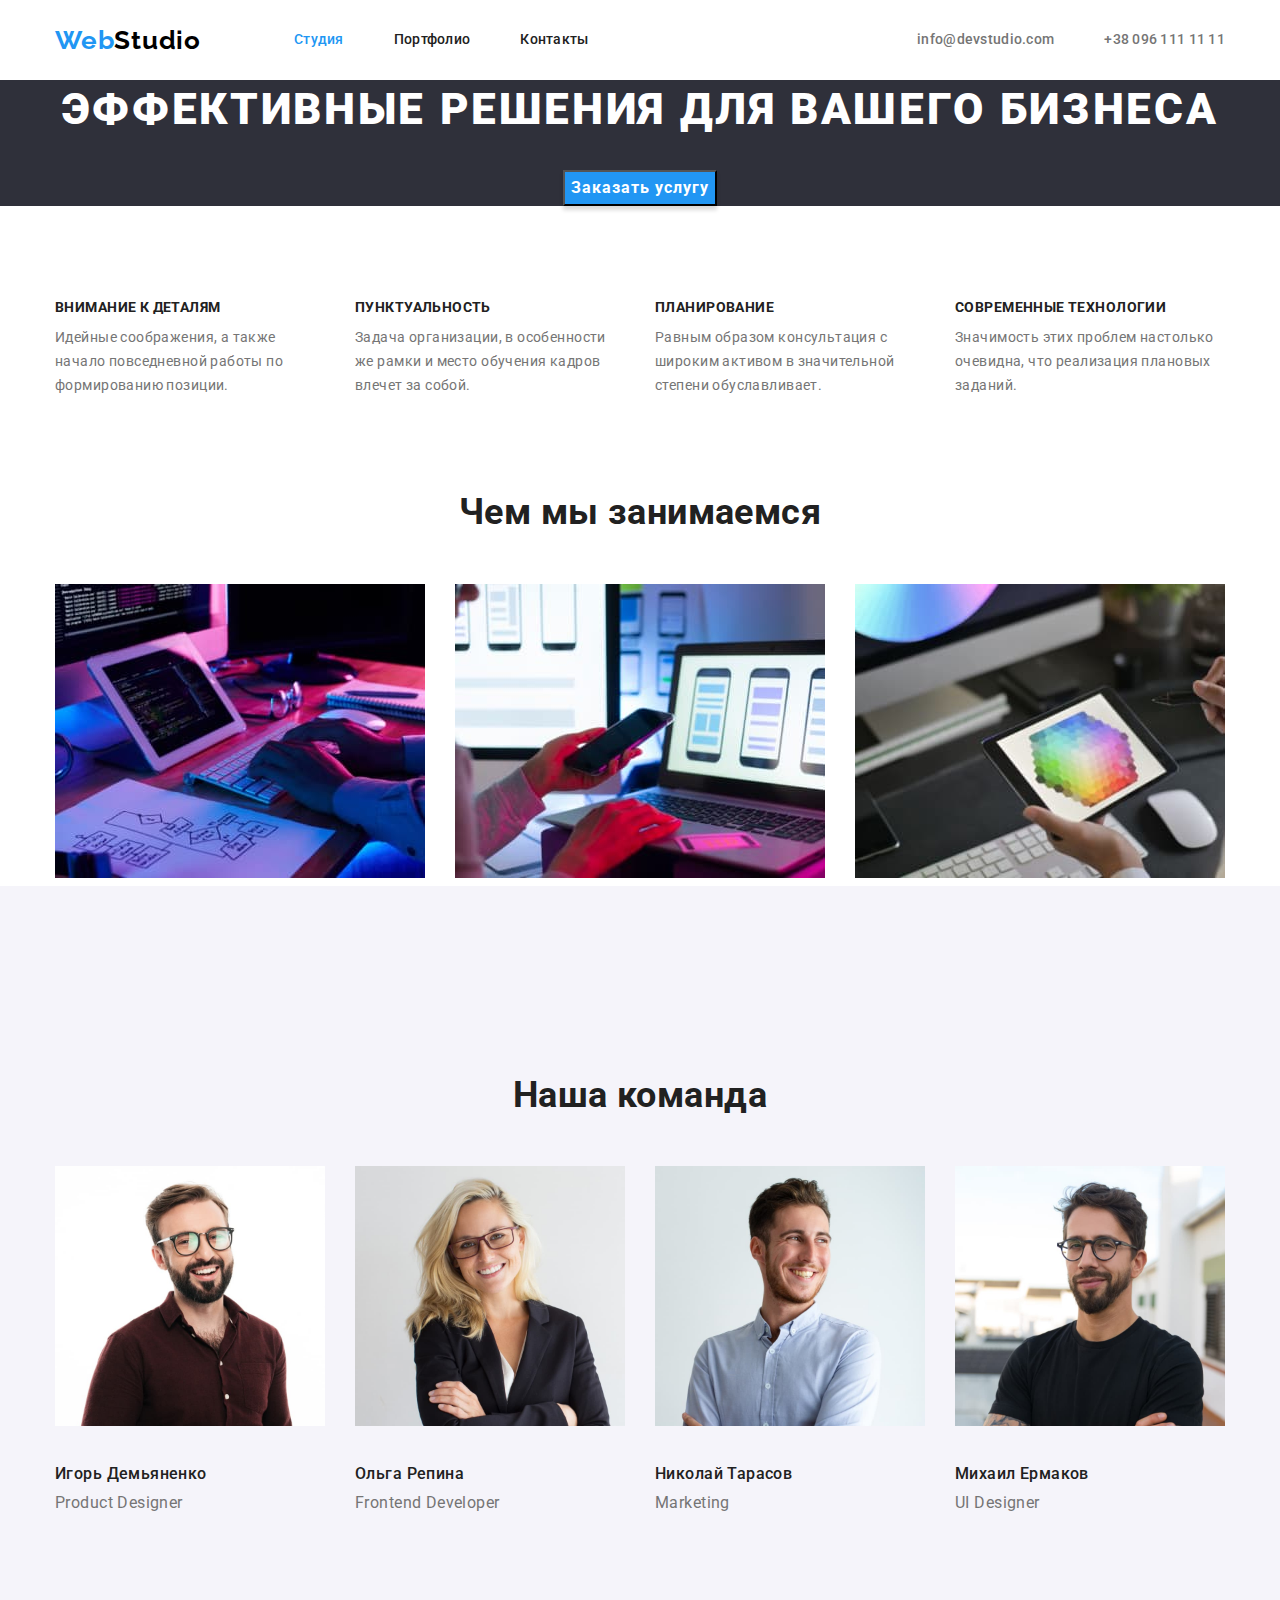
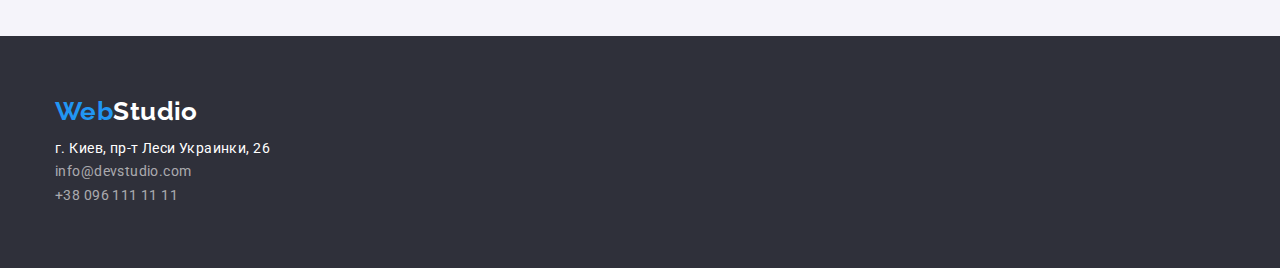
==== commit 0ecd2519: "Добавляет флексбоксы в портфолио" ====
--- a/index.html
+++ b/index.html
@@ -85,7 +85,7 @@
         </section>
 
         <!-- Наши пиццамейкеры -->
-        <section class="section">
+        <section class="section last-section">
             <div class="container">
                 <h2 class="team-title title">Наша команда</h2>
                 <ul class="team-list list">
--- a/css/styles.css
+++ b/css/styles.css
@@ -36,7 +36,7 @@
   width: 1200px;
   padding-left: 15px;
   padding-right: 15px;
-  outline: 2px solid tomato;
+  /* outline: 2px solid tomato; */
 }
 
 /* Убираем подчёркивания и точки списка, задаём глобальные значения классов */
@@ -159,7 +159,7 @@
   padding-top: 94px;
   padding-bottom: 94px;
 }
-.section:last-child {
+.section.last-section {
   background-color: var(--secondary-background-color);
 }
 
@@ -252,8 +252,27 @@
   padding-bottom: 30px;
 }
 
+.buttons-list {
+  display: flex;
+  justify-content: center;
+}
+
+.buttons-list .item + .item {
+  margin-left: 8px;
+}
+
 .portfolio-list {
+  display: flex;
+  flex-wrap: wrap;
   margin-top: 34px;
+}
+
+.portfolio-list .item {
+  margin-right: 30px;
+}
+
+.portfolio-list .item:nth-child(3n + 3) {
+  margin-right: 0px;
 }
 
 .portfolio-list .title {
@@ -299,6 +318,7 @@
 
   color: var(--primary-white-color);
   background-color: var(--accent-color);
+  box-shadow: 0px 4px 4px rgba(0, 0, 0, 0.15);
 
   font-weight: 700;
   font-size: 16px;
@@ -309,13 +329,21 @@
 }
 
 .button.secondary {
+  display: inline-block;
+  border-radius: 4px;
+  padding-top: 6px;
+  padding-right: 22px;
+  padding-bottom: 6px;
+  padding-left: 22px;
+  text-align: center;
+
   color: var(--title-text-color);
   background-color: var(--secondary-background-color);
+  border: 1px solid transparent;
 
   font-weight: 500;
   font-size: 16px;
   line-height: 1.62;
-
   letter-spacing: 0.03em;
 }
 
@@ -323,6 +351,8 @@
 .button.secondary:focus {
   color: var(--primary-white-color);
   background-color: var(--accent-color);
+  box-shadow: 0px 3px 1px rgba(0, 0, 0, 0.1), 0px 1px 2px rgba(0, 0, 0, 0.08),
+    0px 2px 2px rgba(0, 0, 0, 0.12);
 }
 
 /* ОФОРМЛЕНИЕ ФУТЕРА */
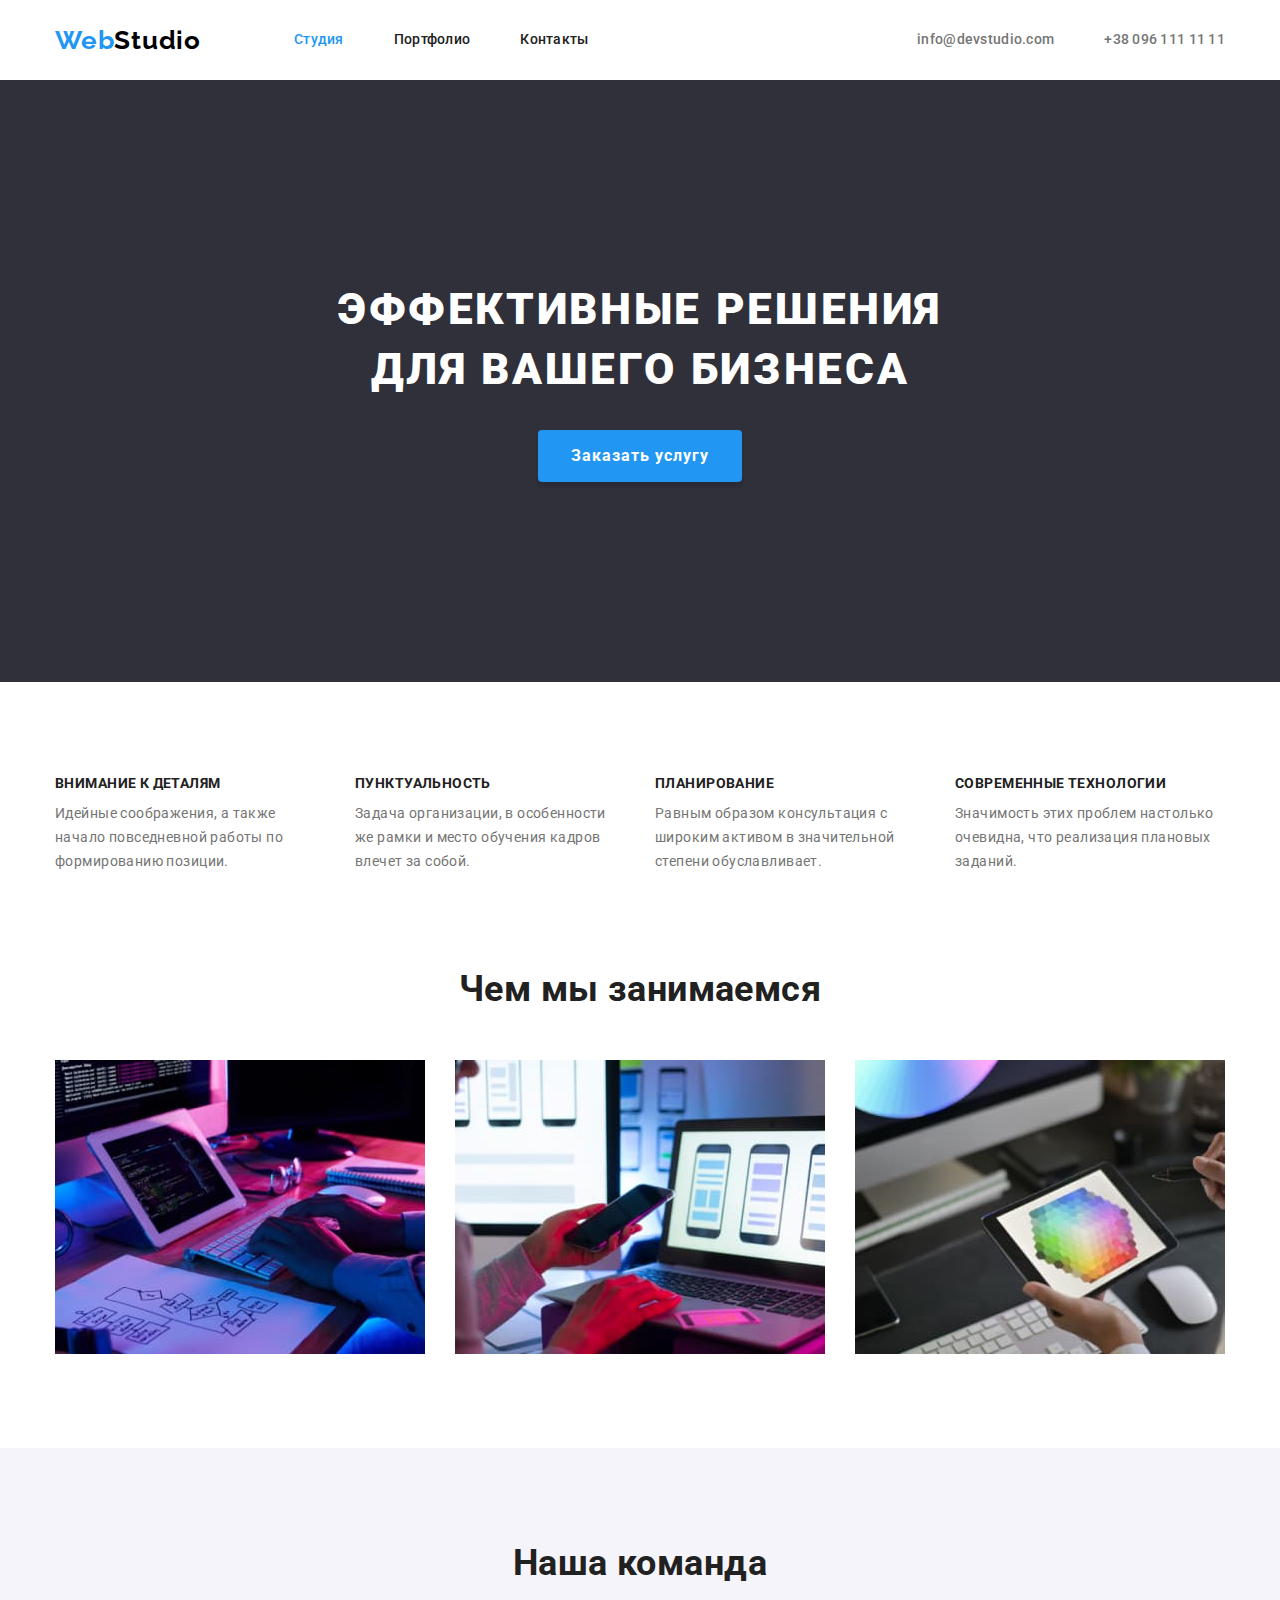
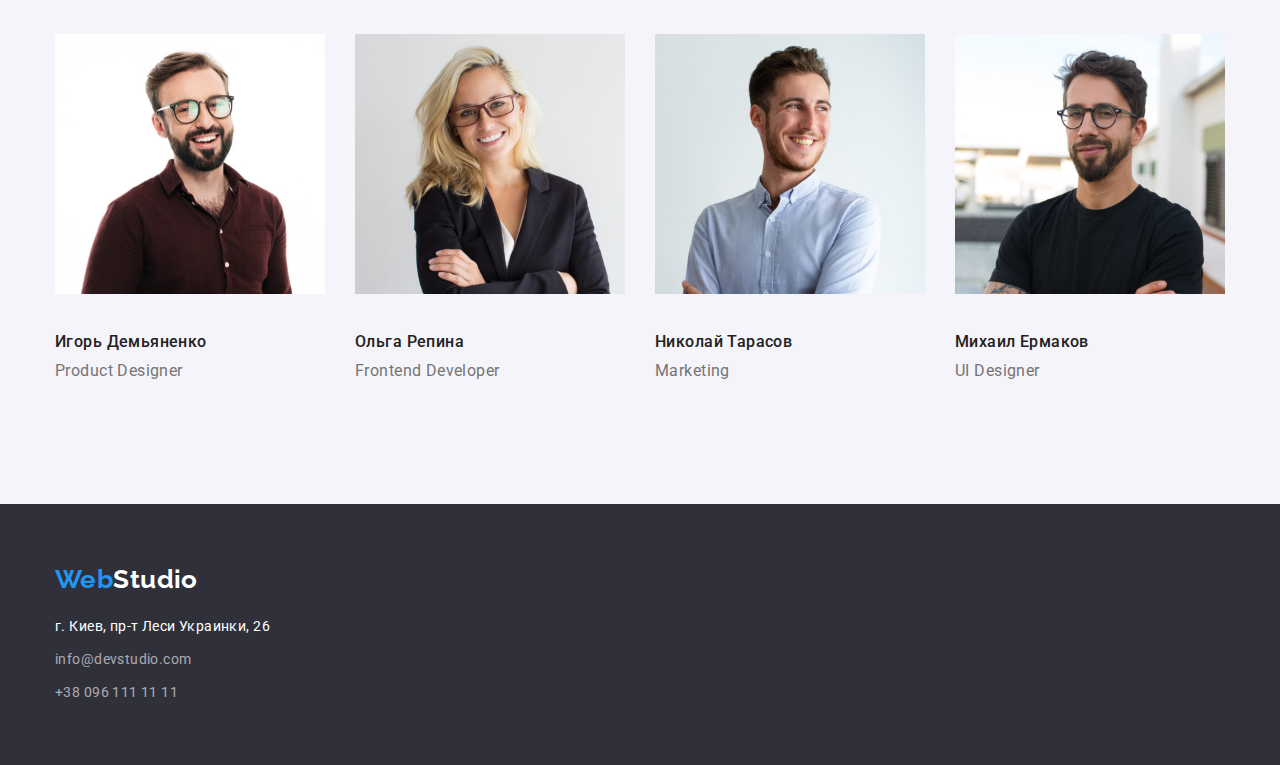
==== commit 31c3e92c: "Изменена разметка для футера" ====
--- a/index.html
+++ b/index.html
@@ -123,9 +123,9 @@
             <!-- Адрес компании -->
             <address class="address">
                 <ul class="address-nav list">
-                    <li><a href="" class="link first">г. Киев, пр-т Леси Украинки, 26</a></li>
-                    <li><a href="mailto:info@devstudio.com" class="link second">info@devstudio.com</a></li>
-                    <li><a href="tel:+380961111111" class="link second">+38 096 111 11 11</a></li>
+                    <li class="item"><a href="" class="link first">г. Киев, пр-т Леси Украинки, 26</a></li>
+                    <li class="item"><a href="mailto:info@devstudio.com" class="link second">info@devstudio.com</a></li>
+                    <li class="item"><a href="tel:+380961111111" class="link second">+38 096 111 11 11</a></li>
                 </ul>
             </address>
         </div>
--- a/css/styles.css
+++ b/css/styles.css
@@ -136,11 +136,17 @@
 .hero {
   background-color: var(--footer-backgroud-color);
   text-align: center;
+  padding-top: 200px;
+  padding-bottom: 200px;
 }
 
 .hero-title {
   margin-top: 0;
-  margin-bottom: 0;
+  margin-bottom: 0px;
+  margin-left: auto;
+  margin-right: auto;
+  width: 696px;
+  height: 120px;
 
   color: var(--primary-white-color);
 
@@ -152,7 +158,16 @@
 }
 
 .hidden {
-  display: none;
+  position: absolute;
+  white-space: nowrap;
+  width: 1px;
+  height: 1px;
+  overflow: hidden;
+  border: 0;
+  padding: 0;
+  clip: rect(0 0 0 0);
+  clip-path: inset(50%);
+  margin: -1px;
 }
 
 .section {
@@ -160,12 +175,12 @@
   padding-bottom: 94px;
 }
 .section.last-section {
+  padding-top: 0;
   background-color: var(--secondary-background-color);
 }
 
 .section-no-padding {
   padding-top: 0;
-  padding-bottom: 0;
 }
 
 /* Наши особенности, примеры, пиццамейкеры, портфолио */
@@ -214,6 +229,10 @@
 
 .examples-list .item:last-child {
   margin-right: 0;
+}
+
+.examples-list img {
+  display: block;
 }
 
 .team-title {
@@ -313,12 +332,15 @@
 }
 
 .button.primary {
+  display: inline-block;
   margin-top: 30px;
-  display: inline-block;
+  padding: 10px 32px;
 
   color: var(--primary-white-color);
   background-color: var(--accent-color);
   box-shadow: 0px 4px 4px rgba(0, 0, 0, 0.15);
+  border-radius: 4px;
+  border: 1px solid transparent;
 
   font-weight: 700;
   font-size: 16px;
@@ -357,6 +379,8 @@
 
 /* ОФОРМЛЕНИЕ ФУТЕРА */
 .footer {
+  padding-top: 60px;
+  padding-bottom: 60px;
   background-color: var(--footer-backgroud-color);
 }
 
@@ -366,7 +390,6 @@
 
 /* Логотип в футере*/
 .footer-logo {
-  padding-top: 60px;
   display: block;
 
   color: var(--primary-white-color);
@@ -383,7 +406,7 @@
 
 /* Контактные данные в футере */
 .address-nav {
-  margin-top: 10px;
+  margin-top: 20px;
 }
 
 .link.first {
@@ -401,7 +424,7 @@
   color: var(--accent-color);
 }
 
-.address-nav a[href='tel:+380961111111'] {
-  padding-bottom: 60px;
-  display: block;
-}
+.address-nav .item + .item {
+  margin-top: 9px;
+  margin-bottom: 0;
+}
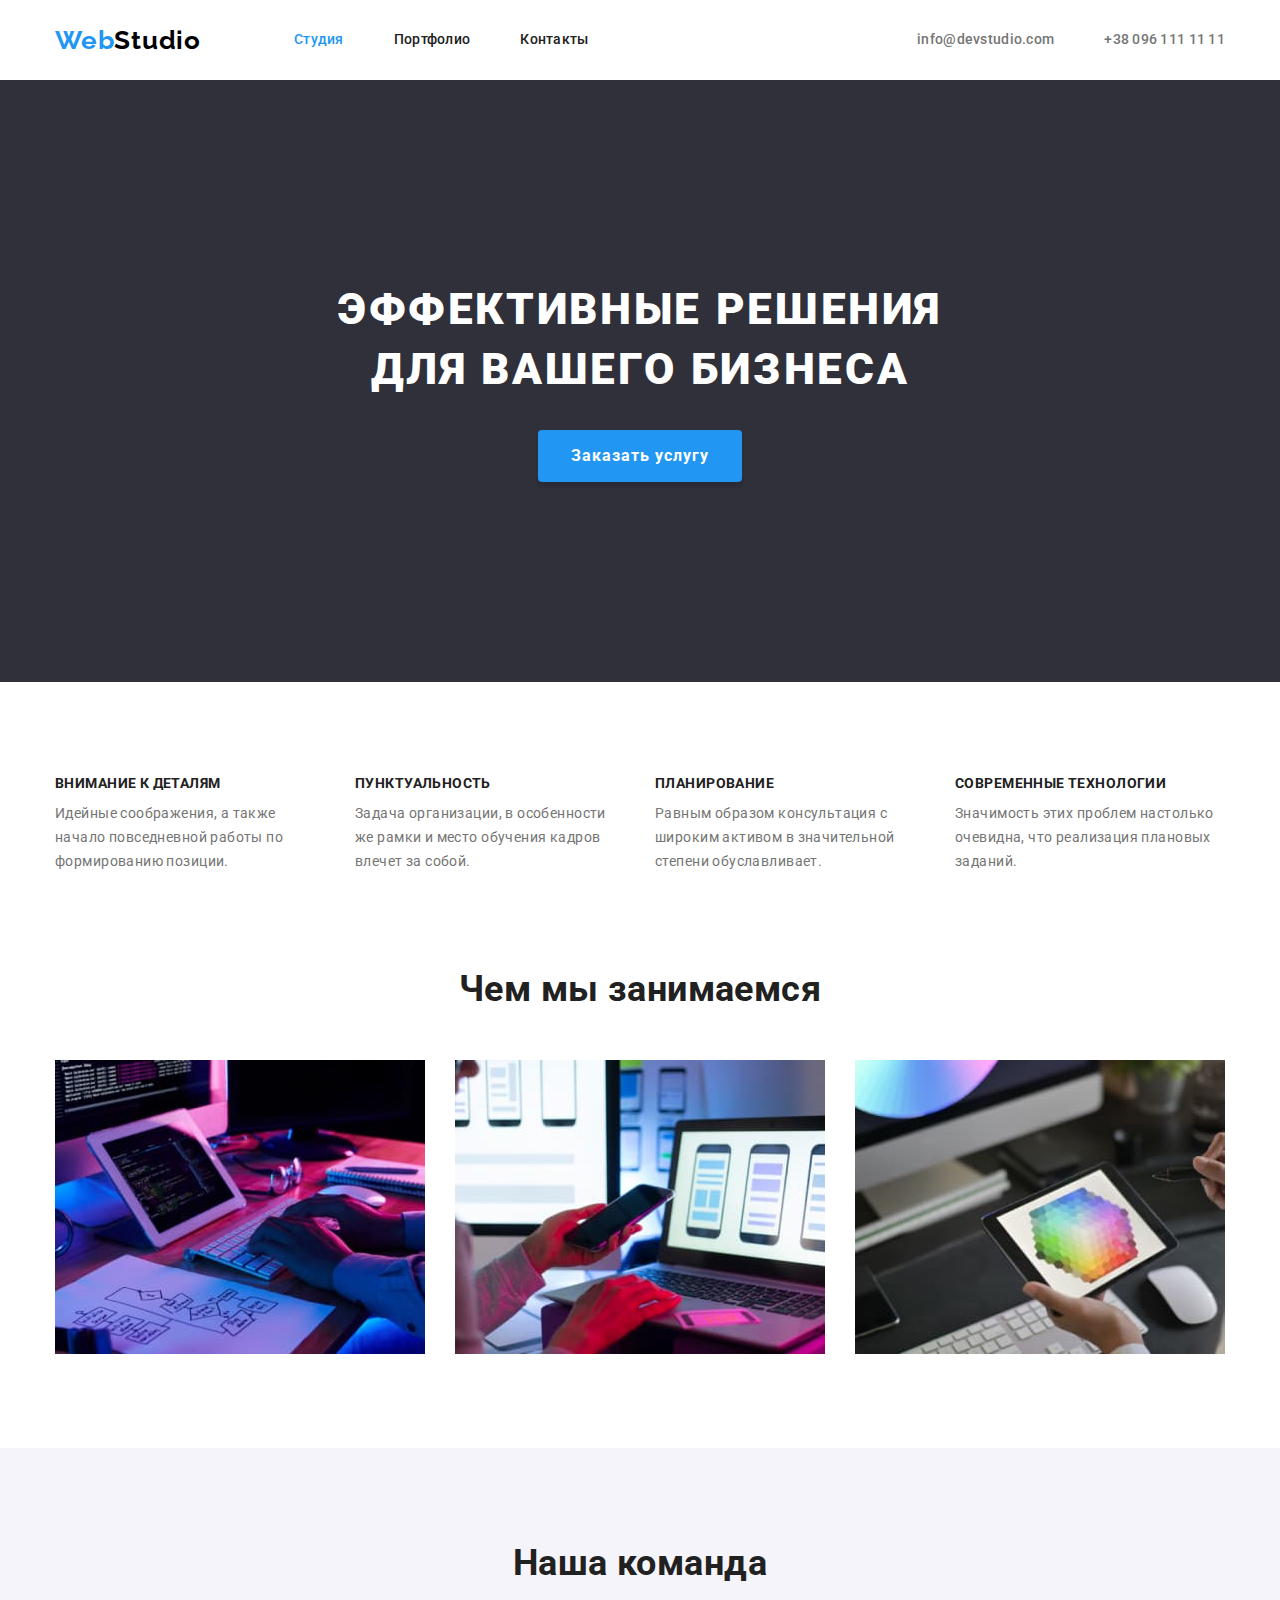
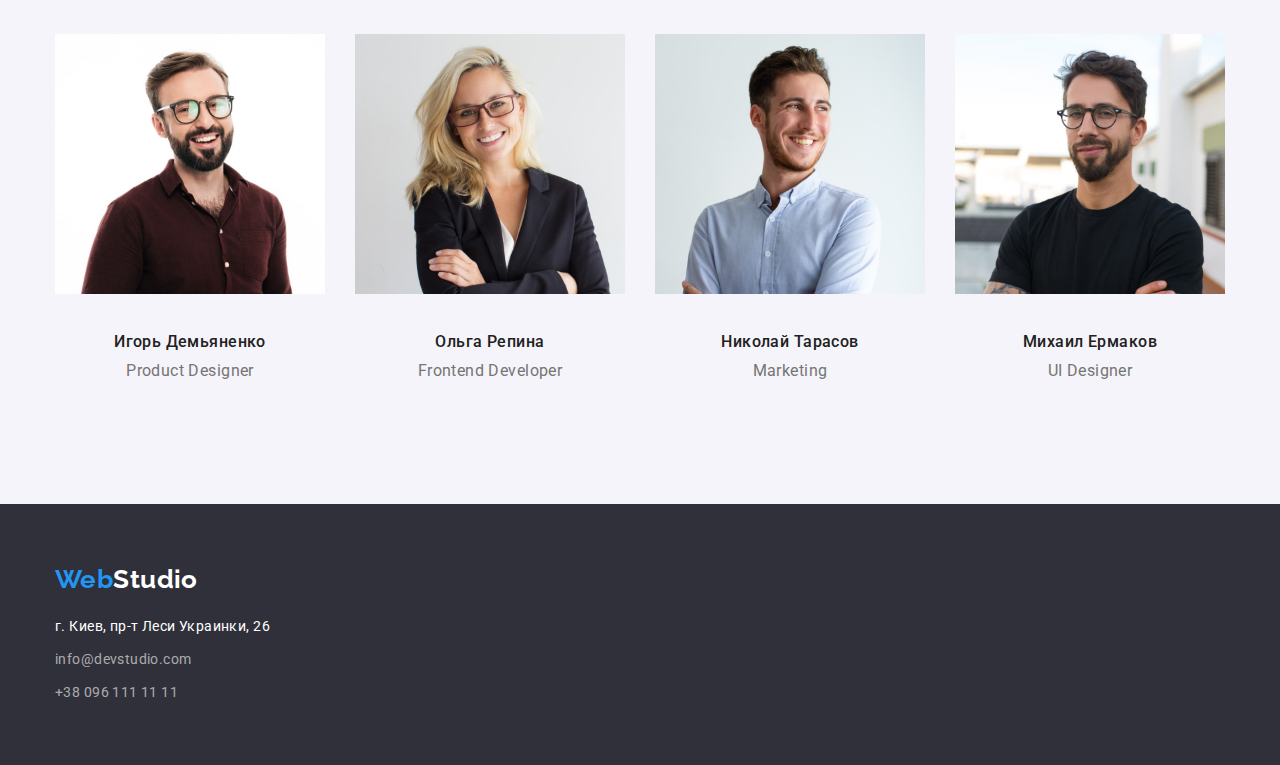
==== commit cafe7eaf: "Изменена разметка в мэйне портфолио" ====
--- a/index.html
+++ b/index.html
@@ -91,23 +91,31 @@
                 <ul class="team-list list">
                     <li class="item">
                         <img width="270" height="260" src="./images/photo1.jpg" alt="Фотография Игоря Демьяненко">
-                        <h3 class="title">Игорь Демьяненко</h3>
-                        <p lang="en"> Product Designer</p>
+                        <div class="team-list-container">
+                            <h3 class="title">Игорь Демьяненко</h3>
+                            <p lang="en"> Product Designer</p>
+                        </div>
                     </li>
                     <li class="item">
                         <img width="270" height="260" src="./images/photo2.jpg" alt="Фотография Ольги Репиной">
-                        <h3 class="title">Ольга Репина</h3>
-                        <p lang="en">Frontend Developer</p>
+                        <div class="team-list-container">
+                            <h3 class="title">Ольга Репина</h3>
+                            <p lang="en">Frontend Developer</p>
+                        </div>                        
                     </li>
                     <li class="item">
                         <img width="270" height="260" src="./images/photo3.jpg" alt="Фотография Николая Тарасова">
-                        <h3 class="title">Николай Тарасов</h3>
-                        <p lang="en">Marketing</p>
+                        <div class="team-list-container">
+                            <h3 class="title">Николай Тарасов</h3>
+                            <p lang="en">Marketing</p>
+                        </div>                        
                     </li>
                     <li class="item">
                         <img width="270" height="260" src="./images/photo4.jpg" alt="Фотография Михаила Ермакова">
-                        <h3 class="title">Михаил Ермаков</h3>
-                        <p lang="en">UI Designer</p>
+                        <div class="team-list-container">
+                            <h3 class="title">Михаил Ермаков</h3>
+                            <p lang="en">UI Designer</p>
+                        </div>                        
                     </li>
                 </ul>
             </div>
--- a/css/styles.css
+++ b/css/styles.css
@@ -146,7 +146,7 @@
   margin-left: auto;
   margin-right: auto;
   width: 696px;
-  height: 120px;
+  min-height: 120px;
 
   color: var(--primary-white-color);
 
@@ -271,6 +271,10 @@
   padding-bottom: 30px;
 }
 
+.team-list-container {
+  text-align: center;
+}
+
 .buttons-list {
   display: flex;
   justify-content: center;
@@ -310,6 +314,10 @@
 
   font-size: 16px;
   line-height: 1.87;
+}
+
+.portfolio-list-container {
+  margin: 20px 24px;
 }
 
 /* Заголовки */
@@ -375,6 +383,7 @@
   background-color: var(--accent-color);
   box-shadow: 0px 3px 1px rgba(0, 0, 0, 0.1), 0px 1px 2px rgba(0, 0, 0, 0.08),
     0px 2px 2px rgba(0, 0, 0, 0.12);
+  border-radius: 4px;
 }
 
 /* ОФОРМЛЕНИЕ ФУТЕРА */
